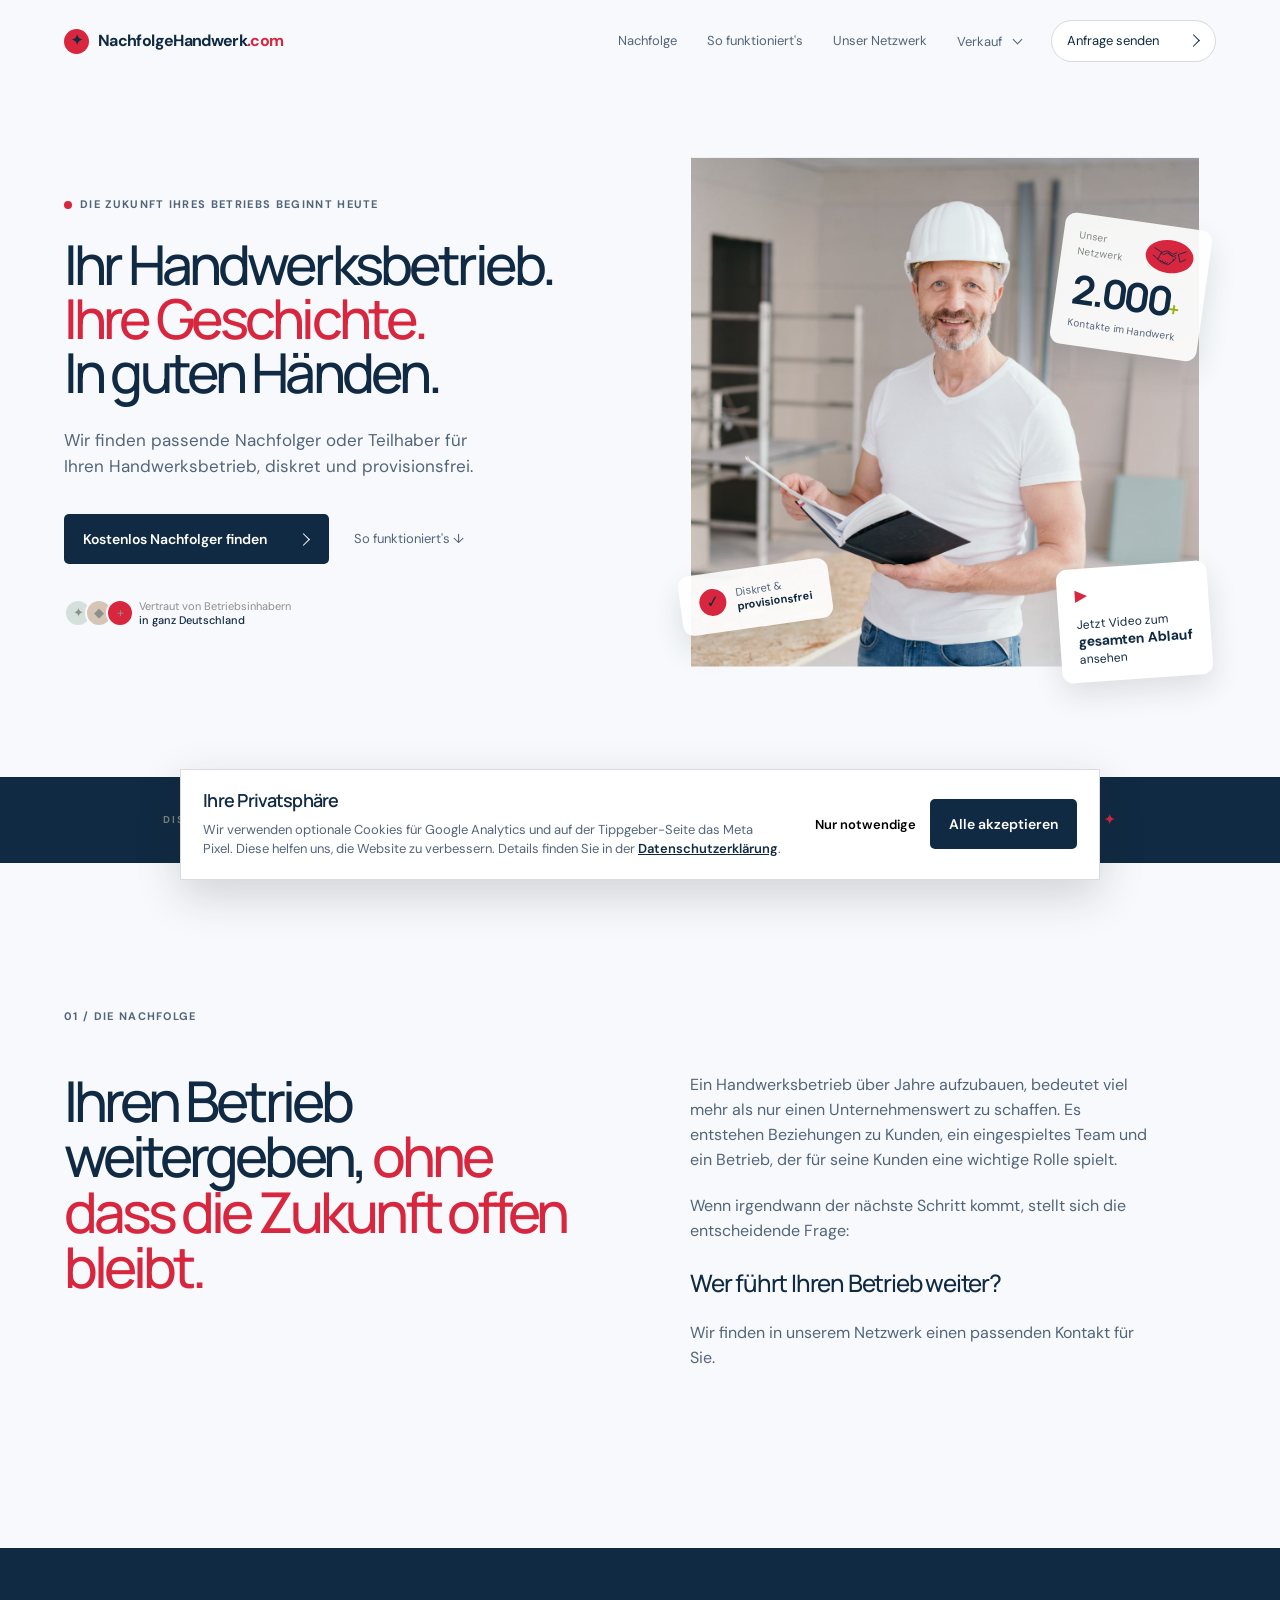
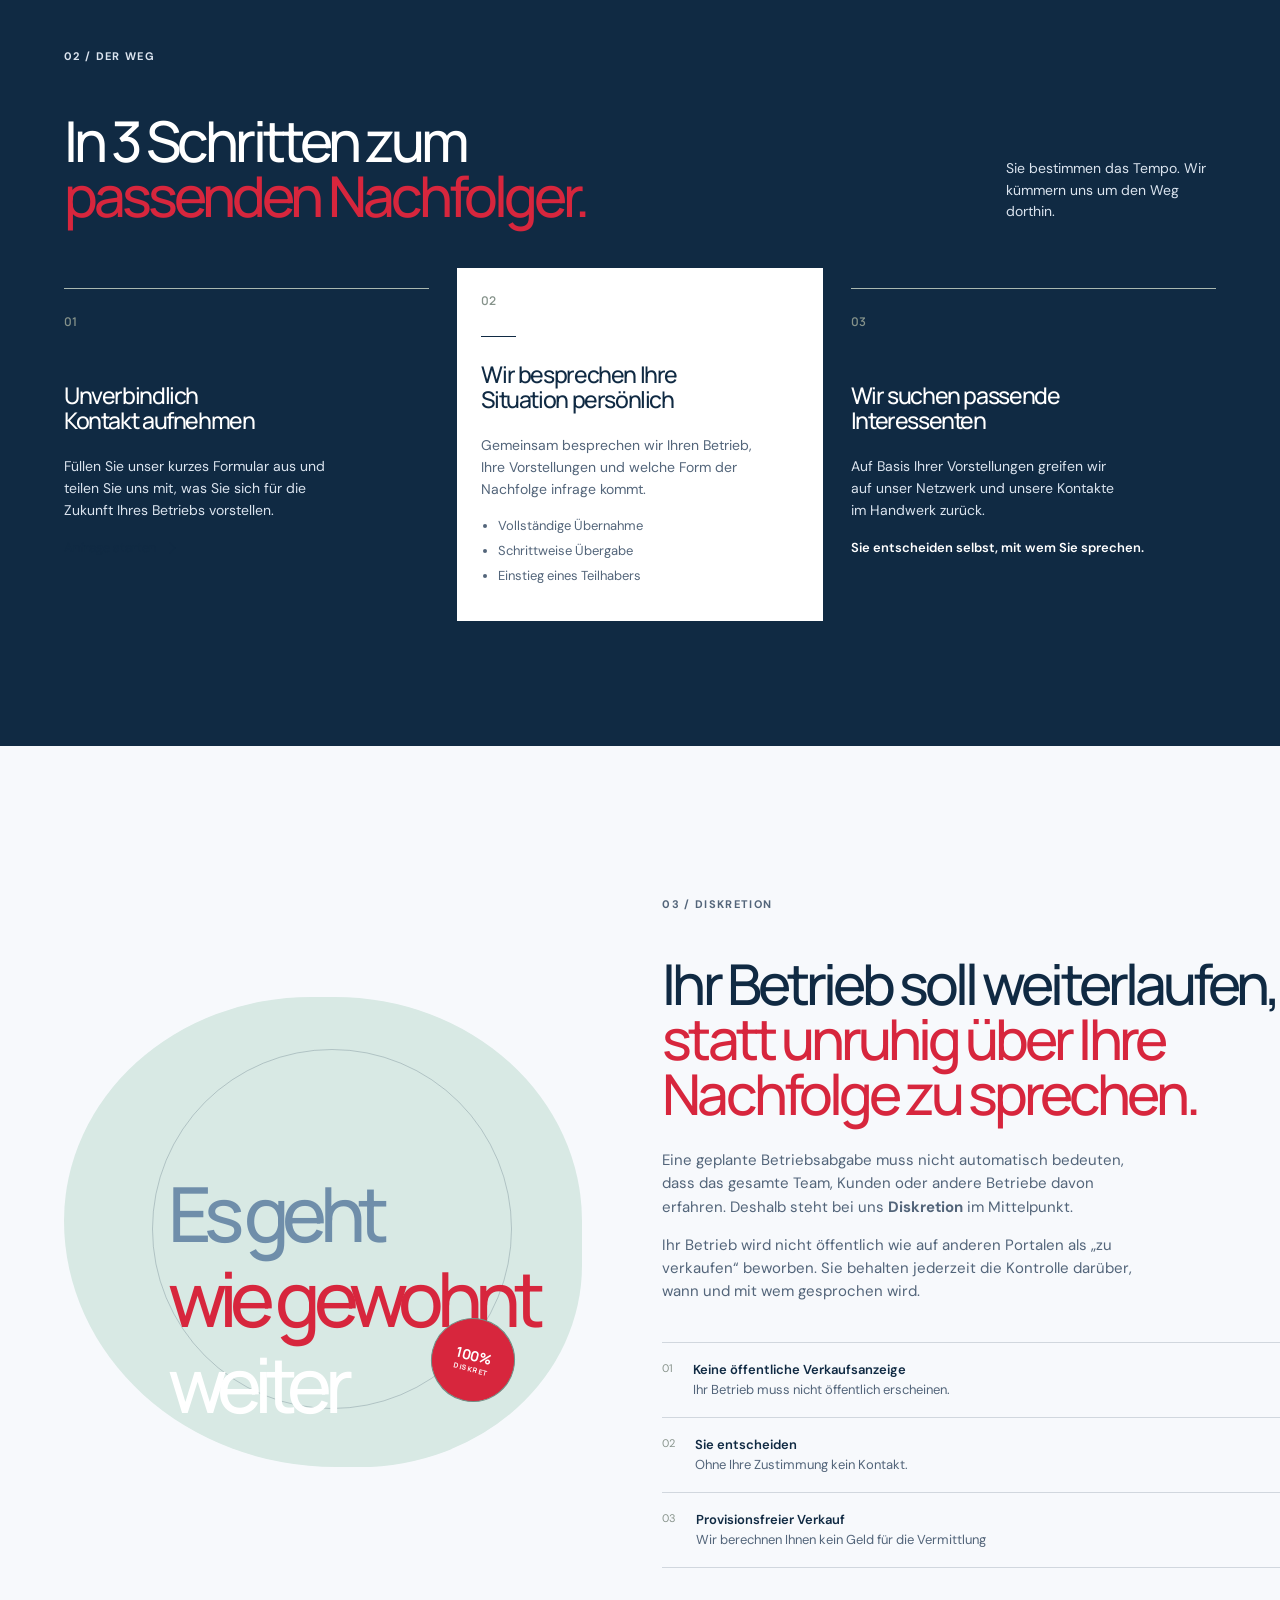
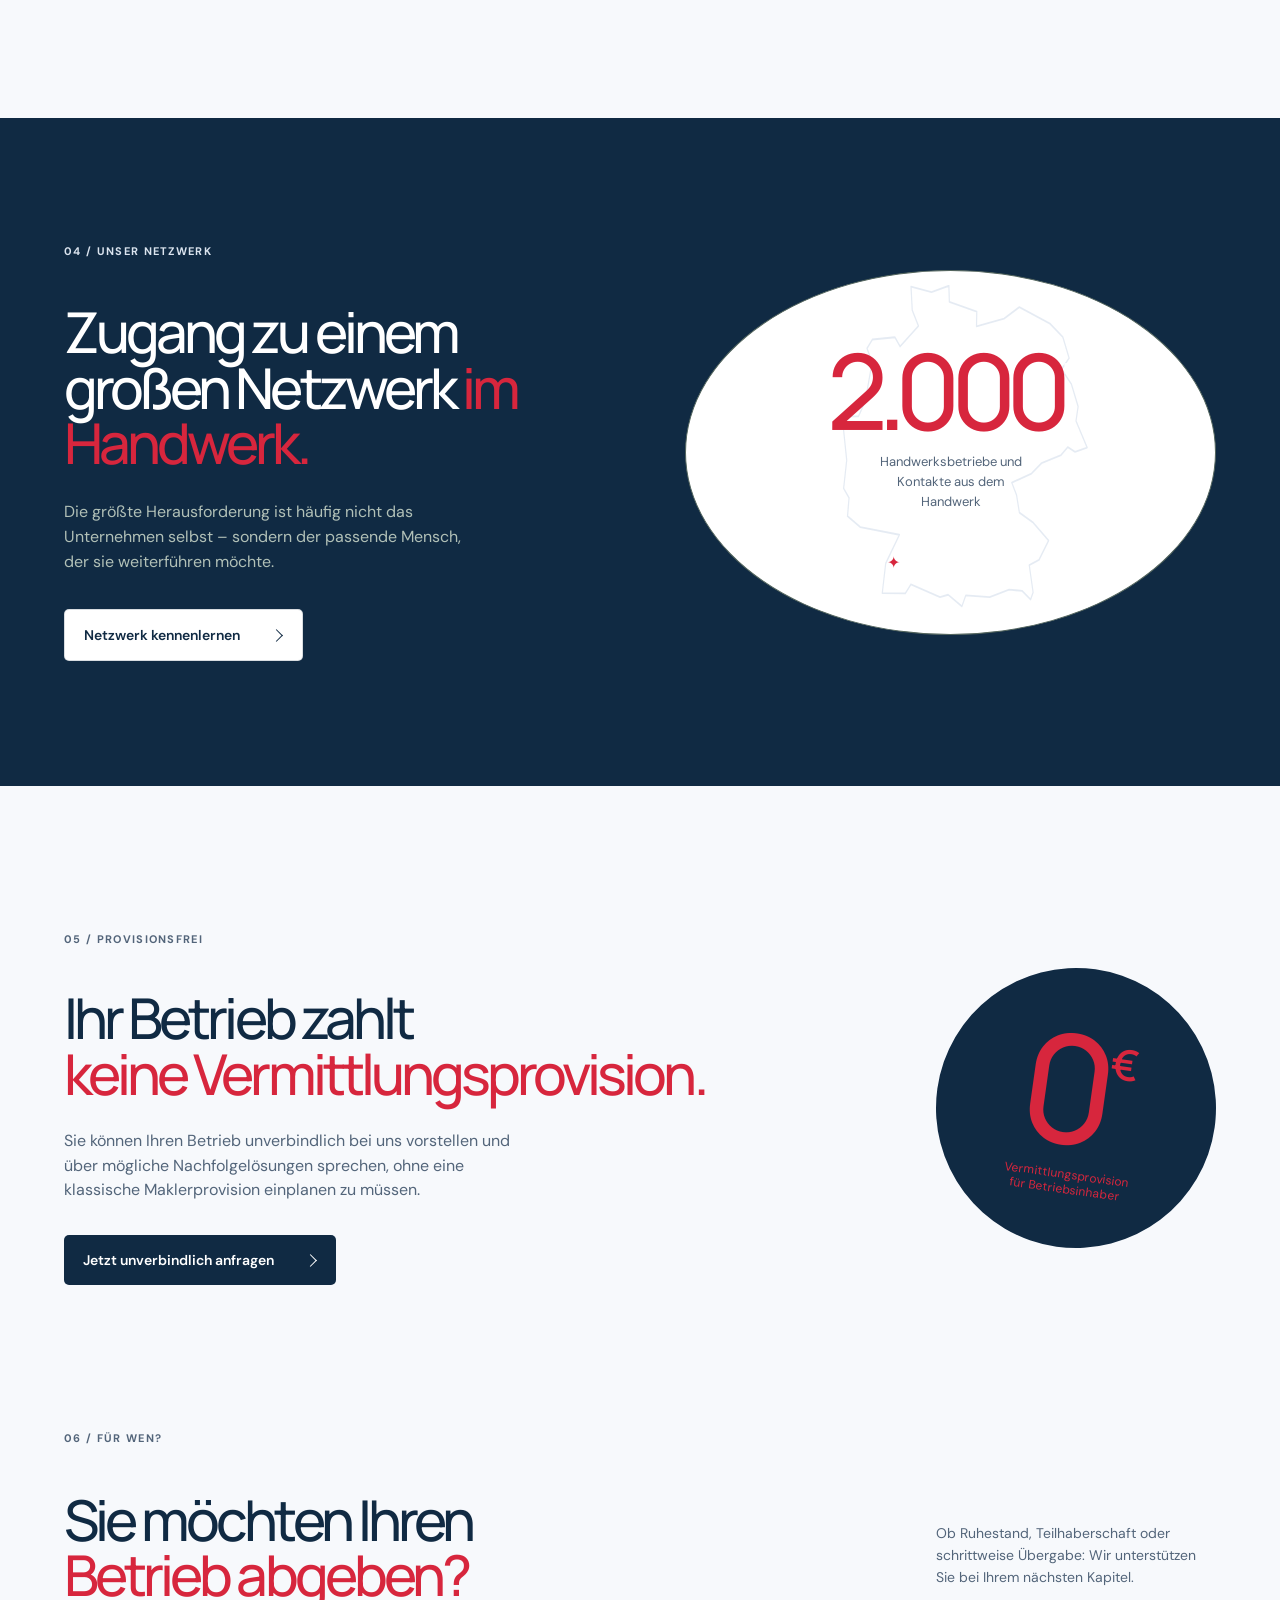
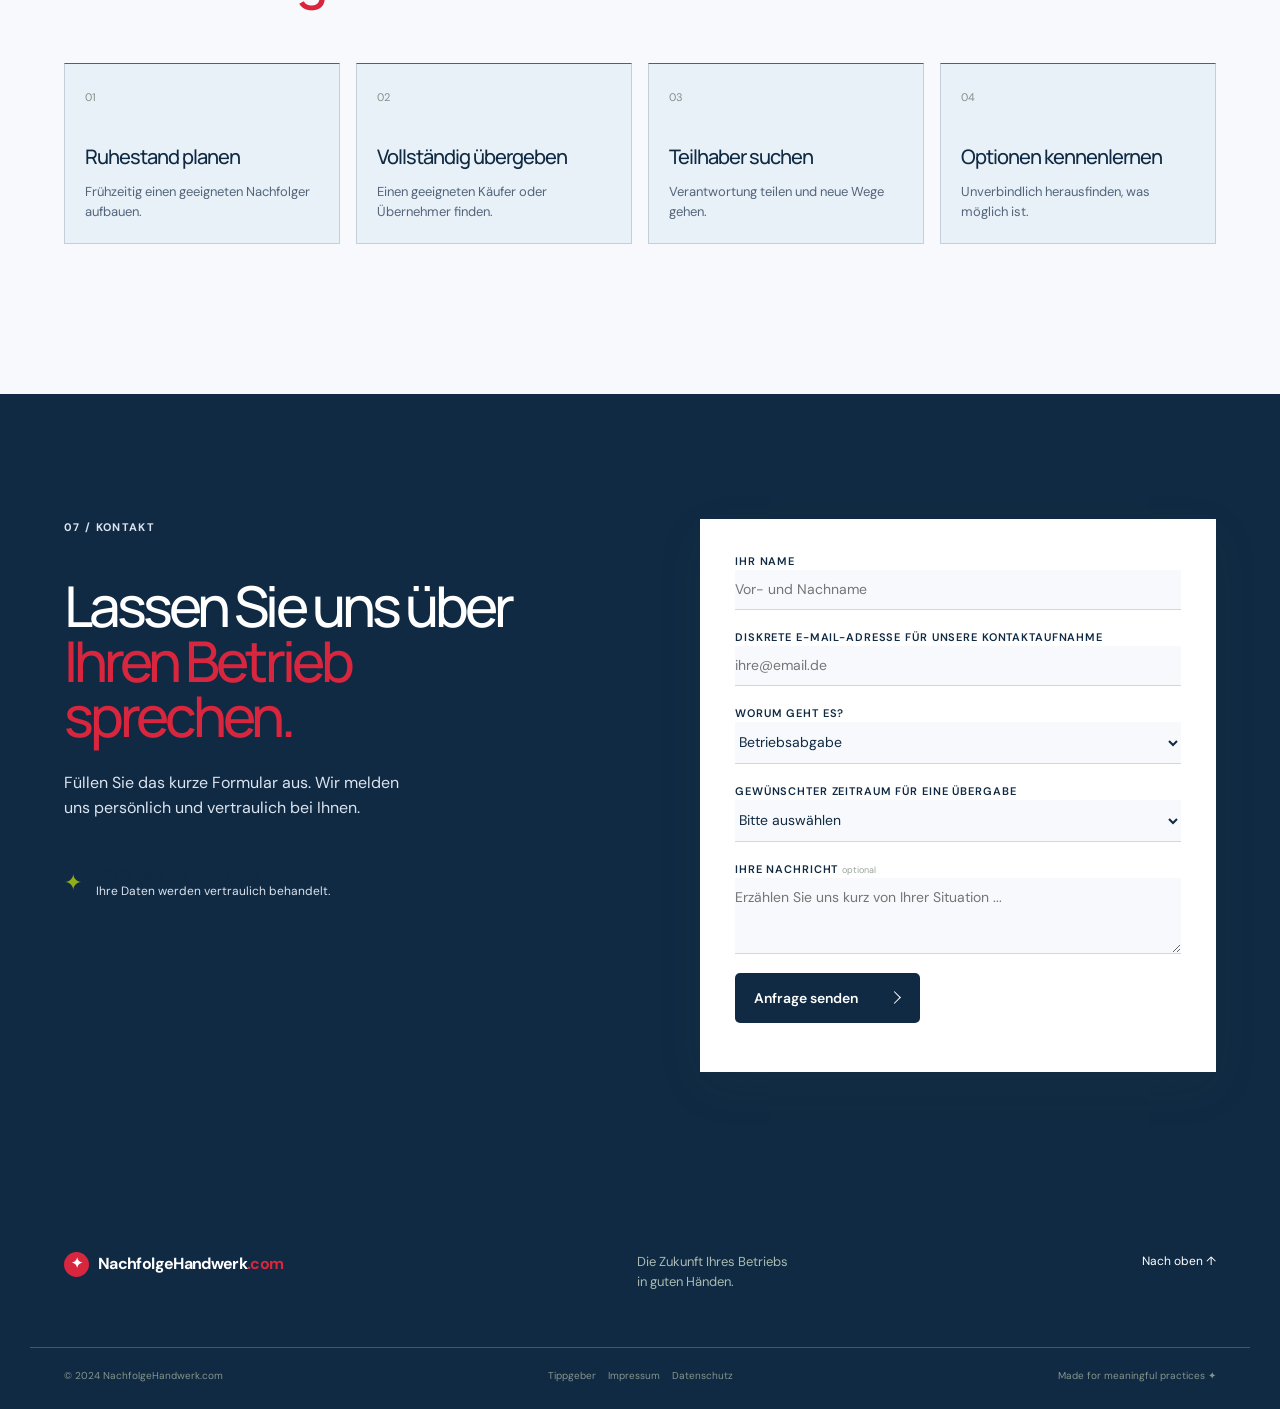
==== index.html @ 4068aacc "Add NachfolgeHandwerk website" ====
<!doctype html>
<html lang="de">
  <head>
    <meta charset="UTF-8" />
    <meta name="viewport" content="width=device-width, initial-scale=1.0" />
    <link rel="icon" type="image/svg+xml" href="assets/logo-nachfolgehandwerk.svg" />
    <link rel="apple-touch-icon" sizes="88x88" href="assets/logo-nachfolgehandwerk.svg" />
    <title>Handwerksbetrieb abgeben &amp; Nachfolger finden | NachfolgeHandwerk.com</title>
    <meta name="description" content="Handwerksbetrieb verkaufen oder Nachfolger finden: Diskret und provisionsfrei mit unserem Netzwerk aus über 2.000 Handwerksbetriebe in Deutschland." />
    <link rel="canonical" href="https://nachfolgehandwerk.com/" />
    <meta property="og:type" content="website" />
    <meta property="og:url" content="https://nachfolgehandwerk.com/" />
    <meta property="og:title" content="Handwerksbetrieb abgeben &amp; Nachfolger finden | NachfolgeHandwerk.com" />
    <meta property="og:description" content="Handwerksbetrieb verkaufen oder Nachfolger finden: Diskret und provisionsfrei mit unserem Netzwerk aus über 2.000 Handwerksbetriebe in Deutschland." />
    <meta property="og:image" content="https://nachfolgehandwerk.com/assets/logo-nachfolgehandwerk.svg" />
    <meta name="twitter:card" content="summary" />
    <meta name="twitter:title" content="Handwerksbetrieb abgeben &amp; Nachfolger finden | NachfolgeHandwerk.com" />
    <meta name="twitter:description" content="Handwerksbetrieb verkaufen oder Nachfolger finden: Diskret und provisionsfrei mit unserem Netzwerk aus über 2.000 Handwerksbetriebe in Deutschland." />
    <meta name="twitter:image" content="https://nachfolgehandwerk.com/assets/logo-nachfolgehandwerk.svg" />
    <meta name="theme-color" content="#102a43" />
    <script type="application/ld+json">
      {
        "@context": "https://schema.org",
        "@type": "Organization",
        "name": "NachfolgeHandwerk.com",
        "url": "https://nachfolgehandwerk.com/",
        "logo": "https://nachfolgehandwerk.com/assets/logo-nachfolgehandwerk.svg"
      }
    </script>
    <link rel="preconnect" href="https://fonts.googleapis.com" />
    <link rel="preconnect" href="https://fonts.gstatic.com" crossorigin />
    <link href="https://fonts.googleapis.com/css2?family=DM+Sans:wght@400;500;600;700&family=Manrope:wght@400;500;600;700;800&display=swap" rel="stylesheet" />
    <link rel="stylesheet" href="styles.css" />
  </head>
  <body class="home-page">
    <header class="site-header">
      <a class="logo" href="#top" aria-label="NachfolgeHandwerk.com Startseite"><span class="logo-mark">✦</span><span>NachfolgeHandwerk<span class="logo-dot">.com</span></span></a>
      <button class="menu-toggle" aria-label="Menü öffnen" aria-expanded="false"><span></span><span></span></button>
      <nav class="main-nav">
        <a href="#nachfolge">Nachfolge</a><a href="#ablauf">So funktioniert's</a><a href="#netzwerk">Unser Netzwerk</a>
        <div class="nav-dropdown">
          <button class="nav-dropdown-toggle" type="button" aria-expanded="false" aria-haspopup="true">Verkauf <span class="dropdown-chevron" aria-hidden="true"></span></button>
          <div class="nav-dropdown-menu"><a href="/betriebsverkauf/">Betriebsverkauf</a><a href="/handwerksbetrieb-verkaufen/">Handwerksbetrieb verkaufen</a><a href="/handwerksbetrieb-aufloesung/">Handwerksbetrieb Auflösung</a></div>
        </div>
        <a class="nav-cta" href="#kontakt">Anfrage senden <span class="button-arrow" aria-hidden="true"></span></a>
      </nav>
    </header>

    <main id="top">
      <section class="hero section-shell">
        <div class="hero-copy">
          <div class="eyebrow"><span class="eyebrow-dot"></span> Die Zukunft Ihres Betriebs beginnt heute</div>
          <h1>Ihr Handwerksbetrieb.<br /><em>Ihre Geschichte.</em><br />In guten Händen.</h1>
          <p class="hero-lead">Wir finden passende Nachfolger oder Teilhaber für Ihren Handwerksbetrieb, diskret und provisionsfrei.</p>
          <div class="hero-actions"><a class="button button-dark" href="#kontakt">Kostenlos Nachfolger finden <span class="button-arrow" aria-hidden="true"></span></a><a class="text-link" href="#ablauf">So funktioniert's <span>↓</span></a></div>
          <div class="trust-row"><div class="avatar-stack"><span>✦</span><span>◆</span><span>+</span></div><p>Vertraut von Betriebsinhabern<br /><strong>in ganz Deutschland</strong></p></div>
        </div>
         <div class="hero-art" aria-label="Handwerker bei der Arbeit">
           <div class="hero-video">
             <img src="assets/handwerker.jpg" alt="Handwerker bei der Arbeit" />
           </div>
          <div class="float-card card-reach"><span class="card-icon"><svg viewBox="0 0 300 190" aria-hidden="true"><g fill="none" stroke="currentColor" stroke-width="7" stroke-linecap="round" stroke-linejoin="round"><path d="M10 35 74 66 52 132 1 101M290 34 224 67 248 132 299 100"/><path d="M74 66c18 1 28-16 52-16 16 0 26 8 39 15 10 6 17 5 26-1l20-12"/><path d="m52 132 14 14c7 7 15 8 22 1l7-8"/><path d="m73 139 15 15c7 7 16 7 23 0l8-9"/><path d="m96 147 14 13c7 6 16 6 23-1l8-8"/><path d="m119 153 13 11c7 6 16 5 22-2l7-8"/><path d="M77 79c12 5 23 5 34-2l16-10c8-5 16-4 22 2l17 15c8 7 17 8 25 3l13-9"/><path d="M177 84c-10 3-19 1-27-5l-15-12"/><path d="m160 154 24-23c6-6 6-14 1-20"/><path d="m184 131 17-17c6-6 6-14 0-20"/></g></svg></span><small>Unser Netzwerk</small><strong>2.000<span>+</span></strong><p>Kontakte im Handwerk</p></div>
          <div class="float-card card-note"><span class="note-check">✓</span><p>Diskret &amp;<br /><strong>provisionsfrei</strong></p></div>
          <div class="float-card card-video"><span class="video-card-mark">▶</span><p>Jetzt Video zum<br /><strong>gesamten Ablauf</strong><br />ansehen</p></div>
         </div>
      </section>

      <section class="ticker"><div class="ticker-inner"><div class="ticker-group"><span>DISKRET</span><i>✦</i><span>PERSÖNLICH</span><i>✦</i><span>PROVISIONSFREI</span><i>✦</i><span>VERTRAUENSVOLL</span><i>✦</i></div><div class="ticker-group" aria-hidden="true"><span>DISKRET</span><i>✦</i><span>PERSÖNLICH</span><i>✦</i><span>PROVISIONSFREI</span><i>✦</i><span>VERTRAUENSVOLL</span><i>✦</i></div></div></section>

      <section class="intro section-shell" id="nachfolge">
        <div class="section-kicker">01 / Die Nachfolge</div>
        <div class="intro-grid"><h2>Ihren Betrieb weitergeben, <em>ohne dass die Zukunft offen bleibt.</em></h2><div class="intro-text"><p>Ein Handwerksbetrieb über Jahre aufzubauen, bedeutet viel mehr als nur einen Unternehmenswert zu schaffen. Es entstehen Beziehungen zu Kunden, ein eingespieltes Team und ein Betrieb, der für seine Kunden eine wichtige Rolle spielt.</p><p>Wenn irgendwann der nächste Schritt kommt, stellt sich die entscheidende Frage:</p><p class="question">Wer führt Ihren Betrieb weiter?</p><p class="intro-support">Wir finden in unserem Netzwerk einen passenden Kontakt für Sie.</p></div></div>
      </section>

      <section class="steps-section" id="ablauf"><div class="section-shell"><div class="section-kicker">02 / Der Weg</div><div class="section-heading"><h2>In 3 Schritten zum<br /><em>passenden Nachfolger.</em></h2><p>Sie bestimmen das Tempo. Wir kümmern uns um den Weg dorthin.</p></div><div class="steps-grid">
         <article class="step"><span class="step-number">01</span><div class="step-line"></div><h3>Unverbindlich<br />Kontakt aufnehmen</h3><p>Füllen Sie unser kurzes Formular aus und teilen Sie uns mit, was Sie sich für die Zukunft Ihres Betriebs vorstellen.</p><a class="step-link" href="#kontakt">Anfrage starten <span class="step-arrow" aria-hidden="true"></span></a></article>
        <article class="step featured-step"><span class="step-number">02</span><div class="step-line"></div><h3>Wir besprechen Ihre<br />Situation persönlich</h3><p>Gemeinsam besprechen wir Ihren Betrieb, Ihre Vorstellungen und welche Form der Nachfolge infrage kommt.</p><ul><li>Vollständige Übernahme</li><li>Schrittweise Übergabe</li><li>Einstieg eines Teilhabers</li></ul></article>
        <article class="step"><span class="step-number">03</span><div class="step-line"></div><h3>Wir suchen passende<br />Interessenten</h3><p>Auf Basis Ihrer Vorstellungen greifen wir auf unser Netzwerk und unsere Kontakte im Handwerk zurück.</p><strong>Sie entscheiden selbst, mit wem Sie sprechen.</strong></article>
      </div></div></section>

       <section class="discretion section-shell"><div class="discretion-visual"><div class="visual-ring"></div><div class="visual-word">Es geht<br /><em>wie gewohnt <span>weiter</span></em></div><div class="visual-stamp">100%<br /><small>DISKRET</small></div></div><div class="discretion-copy"><div class="section-kicker">03 / Diskretion</div><h2>Ihr Betrieb soll weiterlaufen, <em>statt unruhig über Ihre Nachfolge zu sprechen.</em></h2><p>Eine geplante Betriebsabgabe muss nicht automatisch bedeuten, dass das gesamte Team, Kunden oder andere Betriebe davon erfahren. Deshalb steht bei uns <strong>Diskretion</strong> im Mittelpunkt.</p><p>Ihr Betrieb wird nicht öffentlich wie auf anderen Portalen als „zu verkaufen“ beworben. Sie behalten jederzeit die Kontrolle darüber, wann und mit wem gesprochen wird.</p><div class="benefit-list"><div><span>01</span><p><strong>Keine öffentliche Verkaufsanzeige</strong><br />Ihr Betrieb muss nicht öffentlich erscheinen.</p></div><div><span>02</span><p><strong>Sie entscheiden</strong><br />Ohne Ihre Zustimmung kein Kontakt.</p></div><div><span>03</span><p><strong>Provisionsfreier Verkauf</strong><br />Wir berechnen Ihnen kein Geld für die Vermittlung</p></div></div></div></section>

      <section class="network-section" id="netzwerk"><div class="section-shell network-grid"><div><div class="section-kicker">04 / Unser Netzwerk</div><h2>Zugang zu einem großen Netzwerk <em>im Handwerk.</em></h2><p>Die größte Herausforderung ist häufig nicht das Unternehmen selbst – sondern der passende Mensch, der sie weiterführen möchte.</p><a class="button button-light" href="#kontakt">Netzwerk kennenlernen <span class="button-arrow" aria-hidden="true"></span></a></div><div class="network-stat"><svg class="germany-map" viewBox="5 47 6.5 8" aria-hidden="true"><path transform="translate(1.75 102) scale(.65 -1)" d="M9.921906 54.983104 9.93958 54.596642 10.950112 54.363607 10.939467 54.008693 11.956252 54.196486 12.51844 54.470371 13.647467 54.075511 14.119686 53.757029 14.353315 53.248171 14.074521 52.981263 14.4376 52.62485 14.685026 52.089947 14.607098 51.745188 15.016996 51.106674 14.570718 51.002339 14.307013 51.117268 14.056228 50.926918 13.338132 50.733234 12.966837 50.484076 12.240111 50.266338 12.415191 49.969121 12.521024 49.547415 13.031329 49.307068 13.595946 48.877172 13.243357 48.416115 12.884103 48.289146 13.025851 47.637584 12.932627 47.467646 12.62076 47.672388 12.141357 47.703083 11.426414 47.523766 10.544504 47.566399 10.402084 47.302488 9.896068 47.580197 9.594226 47.525058 8.522612 47.830828 8.317301 47.61358 7.466759 47.620582 7.593676 48.333019 8.099279 49.017784 6.65823 49.201958 6.18632 49.463803 6.242751 49.902226 6.043073 50.128052 6.156658 50.803721 5.988658 51.851616 6.589397 51.852029 6.84287 52.22844 7.092053 53.144043 6.90514 53.482162 7.100425 53.693932 7.936239 53.748296 8.121706 53.527792 8.800734 54.020786 8.572118 54.395646 8.526229 54.962744 9.282049 54.830865Z" /></svg><div class="stat-number">2.000<span>+</span></div><p>Handwerksbetriebe und Kontakte aus dem Handwerk</p><div class="stat-paw">✦</div></div></div></section>

      <section class="free-section section-shell"><div class="free-copy"><div class="section-kicker">05 / Provisionsfrei</div><h2>Ihr Betrieb zahlt<br /><em>keine Vermittlungsprovision.</em></h2><p>Sie können Ihren Betrieb unverbindlich bei uns vorstellen und über mögliche Nachfolgelösungen sprechen, ohne eine klassische Maklerprovision einplanen zu müssen.</p><a class="button button-dark" href="#kontakt">Jetzt unverbindlich anfragen <span class="button-arrow" aria-hidden="true"></span></a></div><div class="free-number"><span>0</span><small>€</small><p>Vermittlungsprovision<br />für Betriebsinhaber</p></div></section>

      <section class="audience section-shell"><div class="section-kicker">06 / Für wen?</div><div class="audience-heading"><h2>Sie möchten Ihren<br /><em>Betrieb abgeben?</em></h2><p>Ob Ruhestand, Teilhaberschaft oder schrittweise Übergabe: Wir unterstützen Sie bei Ihrem nächsten Kapitel.</p></div><div class="audience-cards"><article><span>01</span><h3>Ruhestand planen</h3><p>Frühzeitig einen geeigneten Nachfolger aufbauen.</p></article><article><span>02</span><h3>Vollständig übergeben</h3><p>Einen geeigneten Käufer oder Übernehmer finden.</p></article><article><span>03</span><h3>Teilhaber suchen</h3><p>Verantwortung teilen und neue Wege gehen.</p></article><article><span>04</span><h3>Optionen kennenlernen</h3><p>Unverbindlich herausfinden, was möglich ist.</p></article></div></section>

      <section class="contact-section" id="kontakt"><div class="section-shell contact-grid"><div><div class="section-kicker">07 / Kontakt</div><h2>Lassen Sie uns über<br /><em>Ihren Betrieb sprechen.</em></h2><p>Füllen Sie das kurze Formular aus. Wir melden uns persönlich und vertraulich bei Ihnen.</p><div class="contact-note"><span>✦</span><p><strong>100 % kostenlos &amp; unverbindlich</strong><br />Ihre Daten werden vertraulich behandelt.</p></div></div><form id="request-form"><label>Ihr Name<input required type="text" name="name" placeholder="Vor- und Nachname" /></label><label>Diskrete E-Mail-Adresse für unsere Kontaktaufnahme<input required type="email" name="email" placeholder="ihre@email.de" /></label><label>Worum geht es?<select name="topic"><option>Betriebsabgabe</option><option>Nachfolger suchen</option><option>Teilhaber finden</option><option>Erstberatung</option></select></label><label>Gewünschter Zeitraum für eine Übergabe<select name="handover-period"><option value="">Bitte auswählen</option><option>Innerhalb der nächsten 12 Monate</option><option>In 1 bis 3 Jahren</option><option>In mehr als 3 Jahren</option><option>Noch offen</option></select></label><label>Ihre Nachricht <span class="optional">optional</span><textarea name="message" rows="3" placeholder="Erzählen Sie uns kurz von Ihrer Situation ..."></textarea></label><button class="button button-dark" type="submit">Anfrage senden <span class="button-arrow" aria-hidden="true"></span></button><p class="form-status" aria-live="polite"></p></form></div></section>
    </main>
    <footer class="site-footer"><div class="section-shell footer-top"><a class="logo" href="#top"><span class="logo-mark">✦</span><span>NachfolgeHandwerk<span class="logo-dot">.com</span></span></a><p>Die Zukunft Ihres Betriebs<br />in guten Händen.</p><a class="back-top" href="#top">Nach oben ↑</a></div><div class="section-shell footer-bottom"><span>© 2024 NachfolgeHandwerk.com</span><span><a href="/tippgeber">Tippgeber</a> &nbsp;&nbsp; <a href="impressum.html">Impressum</a> &nbsp;&nbsp; <a href="datenschutz.html">Datenschutz</a></span><span>Made for meaningful practices ✦</span></div></footer>
    <script src="script.js"></script>
  </body>
</html>
---- styles.css ----
:root{--ink:#202522;--muted:#65706b;--paper:#f5f7f1;--lime:#d9fa49;--blue:#b9d9d4;--dark:#27302c;--line:rgba(32,37,34,.16)}*{box-sizing:border-box}html{scroll-behavior:smooth}body{margin:0;background:var(--paper);color:var(--ink);font-family:'DM Sans',sans-serif;font-size:16px;line-height:1.55}.section-shell{max-width:1220px;margin:0 auto;padding-left:34px;padding-right:34px}.site-header{height:82px;display:flex;align-items:center;justify-content:space-between;max-width:1220px;margin:auto;padding:0 34px;position:relative;z-index:5}.logo{color:var(--ink);text-decoration:none;font-weight:700;font-size:16px;display:flex;align-items:center;gap:9px;letter-spacing:-.04em}.logo-mark{width:25px;height:25px;background:var(--lime);border-radius:50%;display:grid;place-items:center;font-size:14px}.logo-dot{color:#8aa814}.main-nav{display:flex;align-items:center;gap:30px}.main-nav a,.text-link{color:var(--muted);text-decoration:none;font-size:13px}.main-nav a:hover,.text-link:hover{color:var(--ink)}.nav-cta{background:#fff;border:1px solid var(--line);padding:10px 15px;border-radius:30px;color:var(--ink)!important}.nav-cta span{margin-left:15px}.menu-toggle{display:none}.hero{min-height:655px;display:grid;grid-template-columns:48% 52%;align-items:center;padding-top:40px;padding-bottom:75px}.eyebrow,.section-kicker{font-size:11px;text-transform:uppercase;letter-spacing:.12em;color:#66736c;font-weight:700}.eyebrow{display:flex;gap:8px;align-items:center;margin-bottom:25px}.eyebrow-dot{height:8px;width:8px;background:var(--lime);border-radius:50%}h1,h2,h3,p{margin-top:0}h1,h2{font-family:Manrope,sans-serif;letter-spacing:-.07em;line-height:.98}h1{font-size:clamp(54px,6.2vw,88px);font-weight:500;margin-bottom:28px}h1 em,h2 em{font-style:normal;color:#71817a}.hero-lead{max-width:420px;font-size:17px;color:var(--muted);line-height:1.5}.hero-actions{display:flex;align-items:center;gap:25px;margin:35px 0}.button{border:0;border-radius:5px;padding:16px 19px;font:600 14px 'DM Sans';text-decoration:none;display:inline-flex;align-items:center;gap:32px;cursor:pointer}.button span{font-size:20px;line-height:0}.button-dark{background:var(--dark);color:#fff}.button-dark:hover{background:#3d4b44}.button-light{background:var(--lime);color:var(--ink)}.trust-row{display:flex;gap:12px;align-items:center;color:#89918b;font-size:11px}.trust-row p{margin:0;line-height:1.3}.trust-row strong{color:var(--ink);font-weight:500}.avatar-stack{display:flex}.avatar-stack span{width:28px;height:28px;border:2px solid var(--paper);background:#d5e0dc;border-radius:50%;display:grid;place-items:center;margin-right:-7px;font-size:13px}.avatar-stack span:nth-child(2){background:#d6c5b7}.avatar-stack span:nth-child(3){background:var(--lime)}.hero-art{height:580px;position:relative;display:flex;align-items:center;justify-content:center}.art-glow{position:absolute;inset:7% 4% 2%;background:var(--blue);border-radius:48% 52% 42% 58%;transform:rotate(-9deg)}.sun-shape{position:absolute;right:5%;top:2%;height:180px;width:180px;background:var(--lime);border-radius:50%;opacity:.95}.portrait-frame{position:relative;width:min(390px,75%);height:485px;border-radius:200px 200px 24px 24px;overflow:hidden;transform:rotate(5deg);box-shadow:22px 30px 60px rgba(61,93,86,.2);background:#bad0c9}.portrait-frame img{width:100%;height:100%;object-fit:cover;filter:saturate(.72)}.float-card{position:absolute;background:rgba(255,255,255,.9);box-shadow:0 14px 30px rgba(46,61,55,.14);border-radius:11px;z-index:2}.card-reach{right:2%;top:17%;padding:14px 16px;width:148px;transform:rotate(8deg)}.card-reach small{display:block;font-size:10px;color:#7c8780}.card-reach strong{font:700 40px Manrope;letter-spacing:-.08em}.card-reach strong span{font-size:20px;color:#94b20f}.card-reach p{font-size:10px;color:var(--muted);margin:0}.card-icon{float:right;background:var(--lime);padding:4px 7px;border-radius:50%}.card-note{left:3%;bottom:13%;padding:16px 19px;display:flex;gap:10px;align-items:center;transform:rotate(-8deg)}.note-check{height:27px;width:27px;display:grid;place-items:center;border-radius:50%;background:var(--lime)}.card-note p{margin:0;font-size:11px;line-height:1.25;color:var(--muted)}.card-note strong{color:var(--ink)}.art-label{position:absolute;bottom:0;right:8%;display:flex;gap:15px;font-size:10px;text-transform:uppercase;letter-spacing:.1em;color:#7c8780}.art-label span:first-child{color:var(--ink)}.ticker{border-top:1px solid var(--line);border-bottom:1px solid var(--line);overflow:hidden}.ticker-inner{max-width:1220px;margin:auto;display:flex;justify-content:space-between;align-items:center;padding:16px 34px;font-size:10px;letter-spacing:.2em;font-weight:700;color:#79847d}.ticker i{font-style:normal;color:#93ad1a;font-size:13px}.intro{padding-top:145px;padding-bottom:155px}.intro-grid{display:grid;grid-template-columns:1fr 1fr;gap:100px;margin-top:48px}.intro h2,.section-heading h2,.discretion h2,.network-grid h2,.free-copy h2,.audience h2,.contact-grid h2{font-size:clamp(38px,4.4vw,59px);font-weight:500;margin:0}.intro-text{color:var(--muted);max-width:460px}.intro-text p{margin-bottom:22px}.question{font:500 24px Manrope;color:var(--ink);letter-spacing:-.05em}.steps-section{background:#e4ece6;padding:100px 0 125px}.section-heading{display:flex;justify-content:space-between;align-items:end;margin:48px 0 65px}.section-heading p{color:var(--muted);max-width:210px;font-size:14px;margin:0}.steps-grid{display:grid;grid-template-columns:repeat(3,1fr);gap:28px}.step{border-top:1px solid #aab8b0;padding-top:20px;min-height:295px}.step-number{font:600 12px Manrope;color:#85928a}.step-line{height:1px;background:var(--ink);width:35px;margin:23px 0 25px}.step h3{font:500 23px Manrope;line-height:1.1;letter-spacing:-.06em}.step p{color:var(--muted);font-size:14px;max-width:275px}.step a{color:var(--ink);font-size:13px;text-decoration:none;border-bottom:1px solid}.step ul{padding-left:17px;color:var(--muted);font-size:13px;line-height:1.9}.step strong{font-size:13px;font-weight:600}.featured-step{background:var(--lime);padding:20px 24px;margin-top:-20px;border:0}.discretion{display:grid;grid-template-columns:45% 55%;gap:80px;padding-top:150px;padding-bottom:150px;align-items:center}.discretion-visual{height:470px;background:#d8e9e4;border-radius:50% 50% 45% 55%;position:relative;overflow:hidden}.visual-ring{position:absolute;width:360px;height:360px;border:1px solid rgba(56,95,84,.28);border-radius:50%;left:17%;top:11%}.visual-word{position:absolute;top:37%;left:20%;font:500 76px/.78 Manrope;letter-spacing:-.1em;color:#608078}.visual-word em{font-style:normal;color:#fff}.visual-stamp{position:absolute;right:13%;bottom:14%;width:84px;height:84px;border:1px solid #718e85;border-radius:50%;display:grid;place-content:center;text-align:center;font:700 14px Manrope;color:#55746a;transform:rotate(14deg)}.visual-stamp small{font-size:7px;letter-spacing:.1em}.discretion-copy>p{max-width:490px;color:var(--muted);font-size:15px}.discretion-copy h2{margin:42px 0 28px}.benefit-list{margin-top:38px;border-top:1px solid var(--line)}.benefit-list>div{display:flex;gap:20px;padding:17px 0;border-bottom:1px solid var(--line)}.benefit-list span{font-size:11px;color:#89958d}.benefit-list p{font-size:13px;margin:0;color:var(--muted)}.benefit-list strong{color:var(--ink);font-weight:600}.network-section{background:var(--dark);color:#fff;padding:125px 0}.network-grid{display:grid;grid-template-columns:1fr 1fr;align-items:center;gap:90px}.network-grid .section-kicker{color:#a7b5ac}.network-grid h2{margin:44px 0 30px}.network-grid h2 em{color:#9db0a7}.network-grid>div:first-child>p{color:#b1c0b7;max-width:410px;margin-bottom:35px}.network-stat{height:365px;border:1px solid #53655d;border-radius:50%;position:relative;display:grid;place-content:center;text-align:center;overflow:hidden}.stat-number{font:500 105px/.8 Manrope;letter-spacing:-.1em;color:var(--lime)}.stat-number span{font-size:40px;vertical-align:top;color:#fff}.network-stat p{color:#b1c0b7;font-size:13px;max-width:150px;margin:20px auto}.orbit{position:absolute;border:1px solid #53655d;border-radius:50%}.orbit-one{width:470px;height:150px;left:-62px;top:105px;transform:rotate(35deg)}.orbit-two{width:410px;height:110px;left:-20px;top:120px;transform:rotate(-35deg)}.stat-paw{position:absolute;top:19px;right:23%;color:var(--lime)}.free-section{display:grid;grid-template-columns:1.3fr .7fr;align-items:center;padding-top:145px;padding-bottom:145px}.free-copy h2{margin:42px 0 28px}.free-copy p{color:var(--muted);max-width:460px;margin-bottom:32px}.free-number{height:280px;width:280px;border-radius:50%;background:var(--lime);display:grid;place-content:center;text-align:center;justify-self:end;transform:rotate(8deg)}.free-number>span{font:500 150px/.65 Manrope;letter-spacing:-.15em}.free-number small{font:600 35px Manrope;text-align:right;margin-right:35px}.free-number p{font-size:12px;line-height:1.2;margin:14px 0 0}.audience{padding-bottom:150px}.audience-heading{display:flex;justify-content:space-between;align-items:end;margin:45px 0 60px}.audience-heading p{max-width:280px;color:var(--muted);font-size:14px}.audience-cards{display:grid;grid-template-columns:repeat(4,1fr);gap:16px}.audience-cards article{border:1px solid var(--line);padding:20px;min-height:180px}.audience-cards article:nth-child(2){background:#e1ebe5}.audience-cards article:nth-child(3){background:#d6e7df}.audience-cards span{font-size:11px;color:#839087}.audience-cards h3{font:500 20px Manrope;letter-spacing:-.05em;margin:35px 0 12px}.audience-cards p{font-size:13px;color:var(--muted);margin:0}.contact-section{background:#d8ebe3;padding:125px 0}.contact-grid{display:grid;grid-template-columns:1fr 1fr;gap:120px}.contact-grid h2{margin:42px 0 28px}.contact-grid>div>p{color:var(--muted);max-width:350px}.contact-note{display:flex;gap:14px;align-items:center;margin-top:45px}.contact-note>span{font-size:22px;color:#91ae19}.contact-note p{font-size:12px;color:var(--muted);margin:0;line-height:1.4}.contact-note strong{color:var(--ink)}form{background:#fff;padding:34px 35px;box-shadow:0 15px 45px rgba(45,83,71,.08)}label{display:block;font-size:11px;text-transform:uppercase;letter-spacing:.08em;font-weight:600;margin-bottom:19px}input,select,textarea{display:block;width:100%;border:0;border-bottom:1px solid var(--line);padding:10px 0 11px;background:transparent;font:14px 'DM Sans';color:var(--ink);outline:none;border-radius:0}textarea{resize:vertical}input:focus,select:focus,textarea:focus{border-color:#6b897e}.optional{font-size:9px;text-transform:none;letter-spacing:0;color:#9ba49e;font-weight:400}.form-status{font-size:12px;color:#688279;margin:15px 0 0}.site-footer{background:var(--dark);color:#fff;padding:55px 0 25px}.site-footer .logo{color:#fff}.footer-top{display:flex;align-items:start;justify-content:space-between;padding-bottom:55px}.footer-top>p{color:#aabbb1;font-size:13px;margin:0}.back-top{color:#fff;text-decoration:none;font-size:12px}.footer-bottom{border-top:1px solid #4b5b54;padding-top:20px;display:flex;justify-content:space-between;color:#83958b;font-size:10px}
@media(max-width:800px){.section-shell{padding-left:21px;padding-right:21px}.site-header{height:70px;padding:0 21px}.menu-toggle{display:flex;background:none;border:0;flex-direction:column;gap:5px;padding:8px}.menu-toggle span{width:23px;height:1px;background:var(--ink)}.main-nav{position:absolute;display:none;top:65px;left:15px;right:15px;background:#fff;padding:18px;box-shadow:0 15px 30px #20382d20;flex-direction:column;align-items:stretch;gap:18px}.main-nav.open{display:flex}.nav-cta{text-align:center}.hero{display:flex;flex-direction:column;padding-top:50px;padding-bottom:65px;min-height:0}.hero-copy{width:100%}h1{font-size:54px}.hero-lead{font-size:16px}.hero-actions{flex-wrap:wrap;margin:28px 0}.hero-art{height:430px;width:100%;margin-top:35px}.portrait-frame{height:370px;width:240px}.sun-shape{width:110px;height:110px}.card-reach{right:0;top:16%;transform:scale(.82) rotate(8deg)}.card-note{left:0;bottom:9%;transform:scale(.82) rotate(-8deg)}.art-label{right:3%;bottom:-2px}.ticker-inner{width:850px;justify-content:flex-start;gap:30px}.intro{padding-top:90px;padding-bottom:90px}.intro-grid,.network-grid,.contact-grid,.discretion{grid-template-columns:1fr;gap:45px}.intro-grid{margin-top:30px}.steps-section{padding:85px 0}.section-heading,.audience-heading{display:block;margin:35px 0}.section-heading p,.audience-heading p{margin-top:24px}.steps-grid{grid-template-columns:1fr;gap:45px}.step{min-height:0}.featured-step{margin-top:0}.discretion{padding-top:90px;padding-bottom:90px;gap:50px}.discretion-visual{height:350px}.visual-ring{width:270px;height:270px}.visual-word{font-size:57px}.network-section{padding:90px 0}.network-grid{gap:65px}.network-stat{height:300px;width:100%}.stat-number{font-size:80px}.free-section{grid-template-columns:1fr;gap:60px;padding-top:90px;padding-bottom:100px}.free-number{justify-self:center;width:240px;height:240px}.free-number>span{font-size:125px}.audience{padding-bottom:90px}.audience-cards{grid-template-columns:1fr 1fr}.audience-cards article{min-height:160px}.audience-cards h3{font-size:18px;margin-top:25px}.contact-section{padding:90px 0}.contact-grid{gap:50px}.footer-top{display:grid;gap:25px;padding-bottom:35px}.footer-bottom{display:grid;gap:12px}}
@media(max-width:420px){h1{font-size:47px}.hero-actions .button{width:100%;justify-content:space-between}.text-link{margin-left:5px}.audience-cards{grid-template-columns:1fr}.footer-bottom span:last-child{display:none}}

@media(min-width:801px){.hero h1 em{white-space:nowrap}}

.intro-support{font-family:'DM Sans',sans-serif;font-size:16px;line-height:1.55;color:var(--muted)}

/* Keep action arrows thin and consistent across all buttons. */
.button-arrow{display:inline-block!important;width:9px;height:9px;border-top:1px solid currentColor;border-right:1px solid currentColor;transform:rotate(45deg);font-size:0!important;line-height:0;margin-right:2px}
.button-dark .button-arrow{color:#fff}
.button-light .button-arrow{color:var(--ink)}
.nav-cta{display:inline-flex;align-items:center;gap:15px}
.nav-cta .button-arrow{color:var(--ink)}
.step-link{display:inline-flex;align-items:center;gap:10px}
.step-arrow{display:inline-block;width:8px;height:8px;border-top:1px solid currentColor;border-right:1px solid currentColor;transform:rotate(45deg)}
.visual-word em{color:#608078}
.visual-word em span{color:#fff}
.visual-word{line-height:1.12}
.ticker-inner{max-width:none;justify-content:flex-start;gap:0}
.ticker-group{display:flex;flex:0 0 auto;width:100%;justify-content:center;align-items:center;gap:clamp(28px,6vw,90px);padding:16px 34px;min-width:min(100%,1220px)}
.ticker-inner>.ticker-group + .ticker-group{display:none}

@media(max-width:800px){
  .ticker-inner{width:max-content;animation:ticker-scroll 18s linear infinite}
  .ticker-group{min-width:100vw;justify-content:flex-start;padding-left:21px;padding-right:21px;gap:16px}
  .ticker-inner>.ticker-group + .ticker-group{display:flex}
}

/* Sales links grouped in a compact navigation dropdown. */
.nav-dropdown{position:relative}
.nav-dropdown-toggle{display:inline-flex;align-items:center;gap:12px;padding:0;border:0;border-radius:0;background:transparent;color:var(--muted);font:400 13px 'DM Sans';cursor:pointer}
.nav-dropdown-toggle:hover{color:var(--ink)}
.dropdown-chevron{width:7px;height:7px;border-right:1px solid currentColor;border-bottom:1px solid currentColor;transform:rotate(45deg);margin-top:-4px;transition:transform .2s ease}
.nav-dropdown.open .dropdown-chevron{transform:rotate(225deg);margin-top:4px}
.nav-dropdown-menu{position:absolute;z-index:10;top:calc(100% + 12px);right:0;display:none;min-width:220px;padding:8px;background:#fff;border:1px solid var(--line);box-shadow:0 15px 30px rgba(32,56,45,.12)}
.nav-dropdown.open .nav-dropdown-menu{display:grid}
.nav-dropdown-menu a{display:block;padding:10px 12px;color:var(--muted);font-size:13px;text-decoration:none;white-space:nowrap}
.nav-dropdown-menu a:hover{background:var(--paper);color:var(--ink)}

@media(max-width:800px){
  .nav-dropdown{display:block}
  .nav-dropdown-toggle{justify-content:flex-start;width:auto}
  .nav-dropdown-menu{position:static;min-width:0;margin-top:8px;padding:4px 0 4px 12px;border:0;border-left:2px solid var(--lime);box-shadow:none;background:var(--paper)}
  .nav-dropdown-menu a{padding:9px 12px}
}

.cookie-consent{position:fixed;z-index:20;left:20px;right:20px;bottom:20px;display:flex;align-items:center;justify-content:space-between;gap:28px;max-width:920px;margin:auto;padding:20px 22px;background:#fff;border:1px solid var(--line);box-shadow:0 15px 45px rgba(32,37,34,.18)}
.cookie-consent[hidden]{display:none}
.cookie-consent strong{font:600 18px/1.1 Manrope,sans-serif;letter-spacing:-.04em}
.cookie-consent p{max-width:650px;margin:7px 0 0;color:var(--muted);font-size:13px;line-height:1.45}
.cookie-consent a,.cookie-settings-link{color:var(--ink);font-weight:600}
.cookie-consent-actions{display:flex;flex-shrink:0;align-items:center;gap:10px}
.cookie-consent-actions button{white-space:nowrap}
.cookie-reject,.cookie-settings-link{border:0;background:none;padding:10px 4px;cursor:pointer;font:600 13px 'DM Sans'}
.cookie-settings-link{text-decoration:underline}
@media(max-width:650px){.cookie-consent{left:12px;right:12px;bottom:12px;display:block;padding:18px}.cookie-consent-actions{justify-content:flex-end;margin-top:14px}.cookie-consent-actions .button{padding:11px 14px}}

@keyframes ticker-scroll{from{transform:translateX(0)}to{transform:translateX(calc(-50%))}}

/* Keep the network illustration recognizable without competing with the statistic. */
.network-stat{overflow:visible}
.network-stat .germany-map{position:absolute;z-index:0;top:50%;left:50%;width:min(74%,390px);height:92%;transform:translate(-50%,-50%);fill:none;stroke:rgba(109,130,119,.72);stroke-width:.045;stroke-linejoin:round;stroke-linecap:round;pointer-events:none}
.network-stat .stat-number,.network-stat>p,.network-stat .stat-paw{position:relative;z-index:1}
.network-stat .stat-paw{z-index:2}

@media(max-width:800px){.network-stat .germany-map{width:min(74%,300px);height:92%}}

@media(max-width:800px){.visual-stamp{top:5%;bottom:auto}}

.card-icon svg{display:block;width:34px;height:25px}

.free-number{display:flex;flex-wrap:wrap;align-content:center;justify-content:center}
.free-number>span{line-height:.9}
.free-number>small{position:static;font-size:42px;line-height:1;font-weight:600;margin:18px 0 0 14px}
.free-number>p{width:100%;text-align:center}
.legal-page{min-height:100vh}.legal-main{max-width:900px;padding-top:90px;padding-bottom:110px}.legal-main h1{font-size:clamp(48px,6vw,76px);margin-bottom:18px}.legal-main h2{font-size:clamp(28px,3vw,42px);margin:58px 0 18px}.legal-main p{max-width:760px;color:var(--muted);line-height:1.7;margin-bottom:18px}.legal-main ul{max-width:760px;color:var(--muted);line-height:1.7;padding-left:22px}.legal-date{color:var(--muted);margin-bottom:55px}.legal-contact{color:var(--ink)!important;white-space:pre-line}.legal-footer{margin-top:auto}.footer-bottom a{color:inherit;text-decoration:none}.footer-bottom a:hover{text-decoration:underline}.footer-partner{text-align:center;padding-top:16px;padding-bottom:24px;font-size:13px;color:var(--muted)}.footer-partner a{color:inherit}.footer-partner a:hover{text-decoration:underline}

/* Tippgeber page */
.referral-page h2{font-weight:500}
.referral-hero{min-height:630px;display:grid;grid-template-columns:51% 49%;align-items:center;padding-top:35px;padding-bottom:65px}.referral-hero h1{max-width:660px;font-size:clamp(48px,5.8vw,80px)}.referral-hero h1 em,.referral-intro h2 em,.referral-benefits h2 em,.prize-section h2 em,.referral-final h2 em{color:#71817a;font-style:normal}.referral-microcopy{font-size:12px;text-transform:uppercase;letter-spacing:.1em;color:var(--muted);font-weight:700}.referral-microcopy span{color:#9bbd15;padding:0 7px}.referral-hero-art{height:475px;position:relative}.referral-sun{position:absolute;width:230px;height:230px;border-radius:50%;background:var(--lime);right:13%;top:7%}.referral-circle{position:absolute;width:390px;height:390px;border:1px solid #bed3c5;border-radius:50%;right:5%;top:14%;}.referral-card{position:absolute;z-index:1;right:15%;top:20%;width:270px;height:300px;padding:35px 28px;background:var(--dark);color:#fff;transform:rotate(5deg);box-shadow:18px 20px 0 rgba(32,37,34,.08)}.referral-card:after{content:'✦';position:absolute;right:24px;bottom:20px;color:var(--lime);font-size:35px}.referral-card-label{color:var(--blue);font-size:11px;text-transform:uppercase;letter-spacing:.12em}.referral-card strong{display:block;font:500 68px/1 Manrope,sans-serif;letter-spacing:-.09em;margin-top:32px;color:var(--lime)}.referral-card strong span{font-size:35px}.referral-card p{color:#d2ddd7;font-size:14px;margin-top:16px}.referral-badge{position:absolute;z-index:2;left:5%;bottom:13%;padding:16px 20px;background:#fff;box-shadow:0 12px 30px rgba(32,37,34,.12);font-size:12px;transform:rotate(-7deg)}.referral-badge strong{font-size:15px}.referral-art-label{position:absolute;right:2%;bottom:4%;display:flex;gap:12px;color:var(--muted);font-size:11px;text-transform:uppercase;letter-spacing:.09em;line-height:1.4}.referral-art-label span:first-child{color:var(--ink);font-weight:700}.referral-intro{padding-top:125px;padding-bottom:130px}.referral-intro-grid{display:grid;grid-template-columns:1.05fr .95fr;gap:95px;margin-top:34px}.referral-intro h2,.referral-benefits h2,.prize-section h2{font-size:clamp(39px,4.5vw,64px);margin-bottom:40px}.referral-body{color:var(--muted);max-width:490px}.referral-body p{margin-bottom:24px}.referral-body strong{color:var(--ink)}.quote-stack blockquote{margin:14px 0;padding:12px 18px;border-left:2px solid var(--lime);color:var(--muted);font-size:14px;font-style:italic}.referral-steps-section{background:var(--blue);padding:120px 0 130px}.referral-steps-section .section-heading{display:flex;justify-content:space-between;align-items:end;margin:38px 0 58px}.referral-steps-section .section-heading h2{font-size:clamp(40px,4.5vw,64px);margin:0}.referral-steps-section .section-heading p{max-width:310px;color:#58716c;margin:0}.referral-steps-grid{display:grid;grid-template-columns:repeat(5,1fr);gap:18px}.referral-step{padding:27px 20px 15px;border-top:1px solid rgba(32,37,34,.35);min-height:270px}.referral-step>span{font:700 12px Manrope;color:#58716c}.referral-step h3{font:600 19px/1.1 Manrope;letter-spacing:-.05em;margin:28px 0 17px}.referral-step p{font-size:13px;color:#58716c}.referral-step-featured{background:var(--dark);color:#fff;border:0;padding:27px 20px}.referral-step-featured>span,.referral-step-featured p{color:var(--blue)}.referral-step-prize{background:var(--lime);border:0}.referral-step-prize em{font-style:normal;color:#667d10}.referral-benefits{display:grid;grid-template-columns:1fr 1fr;gap:100px;padding-top:130px;padding-bottom:130px}.referral-benefits h2{margin-bottom:25px}.benefits-copy>p,.prize-section p{color:var(--muted);max-width:470px}.referral-list{margin-top:35px;display:grid;grid-template-columns:1fr 1fr;gap:0 20px}.referral-list div{border-top:1px solid var(--line);padding:16px 0;display:flex;gap:14px}.referral-list span{font-size:11px;color:#8aa814;font-weight:700}.referral-list p{margin:0;font-size:14px}.benefit-statement{background:var(--lime);padding:75px 65px;align-self:center;transform:rotate(2deg)}.statement-mark{font-size:25px}.benefit-statement strong{display:block;font:500 clamp(40px,4vw,60px)/.95 Manrope;letter-spacing:-.08em;margin:35px 0}.benefit-statement em{font-style:normal;color:#71817a}.benefit-statement p{font-size:14px;max-width:280px}.why-section{background:var(--dark);color:#fff;padding:120px 0}.why-section .section-kicker{color:var(--blue)}.why-grid{display:grid;grid-template-columns:repeat(4,1fr);gap:30px;margin-top:55px}.why-grid article{border-top:1px solid rgba(255,255,255,.27);padding-top:18px}.why-grid article>span{color:var(--lime);font:700 12px Manrope}.why-grid h3{font:600 22px Manrope;letter-spacing:-.05em;margin:32px 0 13px}.why-grid p{color:#b6c7bf;font-size:14px}.prize-section{display:grid;grid-template-columns:1fr 1fr;gap:100px;padding-top:135px;padding-bottom:135px;align-items:center}.prize-section h2{max-width:600px;margin-bottom:25px}.prize-number{width:310px;height:310px;border-radius:50%;background:var(--lime);justify-self:center;text-align:center;padding-top:82px}.prize-number span{font:500 70px/.9 Manrope;letter-spacing:-.1em}.prize-number small{font:600 31px Manrope;margin-left:8px}.prize-number p{font-size:13px;margin-top:21px}.referral-contact{background:#e5ede6;padding:120px 0}.referral-contact-grid{display:grid;grid-template-columns:.8fr 1.2fr;gap:100px}.referral-contact h2{font-size:clamp(50px,5vw,75px);margin:32px 0 25px}.referral-contact>div>div>p{color:var(--muted);max-width:300px}.referral-contact form{background:#fff;padding:38px 42px;display:grid;gap:17px}.referral-contact label{display:flex;flex-direction:column;gap:7px;font-size:12px;font-weight:700}.referral-contact input,.referral-contact textarea{border:1px solid var(--line);background:#fbfcf8;padding:13px 14px;font:400 14px 'DM Sans';color:var(--ink);border-radius:2px;width:100%}.referral-contact input:focus,.referral-contact textarea:focus{outline:2px solid var(--lime);border-color:transparent}.form-two-col{display:grid;grid-template-columns:1fr 1fr;gap:18px}.referral-contact .optional{font-weight:400;color:var(--muted)}.form-hint{font-size:11px;color:var(--muted);margin:0}.referral-contact .button{justify-self:start;margin-top:3px}.referral-contact .form-status{margin:0;color:#58716c;font-size:13px}.reassurance{display:grid;grid-template-columns:95px 1fr;gap:35px;align-items:start;padding-top:105px;padding-bottom:105px}.reassurance-icon{width:70px;height:70px;border-radius:50%;background:var(--lime);display:grid;place-items:center;font-size:26px}.reassurance h2{font-size:clamp(35px,4vw,56px);max-width:760px;margin:22px 0}.reassurance p{color:var(--muted);max-width:720px}.faq-section{padding-top:115px;padding-bottom:125px}.faq-section h2{font-size:clamp(42px,4.4vw,62px);margin:30px 0 60px}.faq-grid{max-width:880px;display:grid;grid-template-columns:1fr 1fr;gap:0 55px}.faq-grid details{border-top:1px solid var(--line);padding:21px 0;color:var(--muted);font-size:14px}.faq-grid summary{color:var(--ink);font-weight:600;cursor:pointer;list-style:none;padding-right:20px;position:relative}.faq-grid summary::-webkit-details-marker{display:none}.faq-grid summary:after{content:'+';position:absolute;right:0;color:#8aa814;font-size:20px;font-weight:400}.faq-grid details[open] summary:after{content:'−'}.faq-grid details p{margin:16px 0 0}.referral-final{background:var(--lime);padding:110px 0 120px;text-align:center}.referral-final h2{font-size:clamp(43px,5vw,72px);margin:28px 0 25px}.referral-final p{color:#60751a}.referral-final .button{margin:15px auto 22px}.referral-final strong{display:block;font-size:13px}.referral-disclaimer{font-size:11px;line-height:1.6;color:#8b9991;padding-top:25px;padding-bottom:28px;max-width:1220px}

@media(max-width:800px){.referral-hero{display:flex;flex-direction:column;align-items:stretch;padding-top:55px;padding-bottom:70px}.referral-hero h1{font-size:51px}.referral-hero-art{height:390px;margin-top:35px}.referral-sun{width:175px;height:175px;right:8%;top:7%}.referral-circle{width:300px;height:300px;right:0;top:15%}.referral-card{right:13%;top:19%;width:220px;height:250px;padding:25px 23px}.referral-card strong{font-size:56px;margin-top:24px}.referral-badge{left:0;bottom:9%}.referral-art-label{right:0;bottom:1%}.referral-intro,.referral-benefits,.prize-section{padding-top:90px;padding-bottom:90px}.referral-intro-grid,.referral-benefits,.prize-section,.referral-contact-grid{grid-template-columns:1fr;gap:45px}.referral-intro h2,.referral-benefits h2,.prize-section h2{font-size:43px}.referral-steps-section{padding:90px 0}.referral-steps-section .section-heading{display:block;margin-bottom:38px}.referral-steps-section .section-heading p{margin-top:24px}.referral-steps-grid{grid-template-columns:1fr;gap:16px}.referral-step{min-height:0;padding:23px 20px}.referral-step h3{margin:16px 0 10px}.referral-benefits{gap:50px}.benefit-statement{padding:55px 40px}.why-section{padding:90px 0}.why-grid{grid-template-columns:1fr 1fr;gap:28px 18px;margin-top:40px}.why-grid h3{font-size:19px;margin-top:20px}.prize-number{width:260px;height:260px;padding-top:70px}.prize-number span{font-size:58px}.referral-contact{padding:90px 0}.referral-contact form{padding:27px 21px}.form-two-col,.faq-grid{grid-template-columns:1fr}.reassurance{grid-template-columns:1fr;gap:22px;padding-top:80px;padding-bottom:80px}.faq-section{padding-top:85px;padding-bottom:90px}.faq-section h2{margin-bottom:35px}.referral-final{padding:85px 0 90px}.referral-final h2{font-size:45px}.referral-disclaimer{padding-left:21px;padding-right:21px}}
@media(max-width:420px){.referral-hero h1{font-size:45px}.referral-hero-art{height:350px}.referral-card{right:8%;width:205px}.referral-card strong{font-size:51px}.referral-badge{transform:rotate(-5deg) scale(.9);transform-origin:left bottom}.referral-intro h2,.referral-benefits h2,.prize-section h2{font-size:39px}.why-grid{grid-template-columns:1fr}.referral-final h2{font-size:40px}}

/* Shared branding palette, with homepage-specific refinements below. */
:root{
  --ink:#102a43;
  --muted:#53657a;
  --paper:#f7f9fc;
  --lime:#d7263d;
  --blue:#dbe4ef;
  --dark:#102a43;
  --line:rgba(16,42,67,.16);
}
.home-page{
  --ink:#102a43;
  --muted:#53657a;
  --paper:#f7f9fc;
  --lime:#d7263d;
  --blue:#dbe4ef;
  --dark:#102a43;
  --line:rgba(16,42,67,.16);
}
.home-page .logo-dot,
.home-page h1 em,
.home-page h2 em,
.home-page .visual-word em,
.home-page .video-card-mark{color:var(--lime)}
.home-page .eyebrow,
.home-page .section-kicker{color:var(--muted)}
.home-page .ticker{background:var(--dark);color:#fff}
.home-page .ticker i{color:var(--lime)}
.home-page .button-dark{background:var(--dark);color:#fff}
.home-page .button-light{background:#fff;color:var(--ink);border:1px solid var(--line)}
.home-page .steps-section,
.home-page .network-section,
.home-page .contact-section,
.home-page .site-footer{background:var(--dark);color:#fff}
.home-page .steps-section .section-kicker,
.home-page .network-section .section-kicker,
.home-page .contact-section .section-kicker{color:var(--blue)}
.home-page .steps-section p,
.home-page .network-section p,
.home-page .contact-section p{color:#dbe4ef}
.home-page .featured-step,
.home-page .network-stat,
.home-page .contact-section form{background:#fff;color:var(--ink)}
.home-page .featured-step p,
.home-page .network-stat p,
.home-page .contact-section form p{color:var(--muted)}
.home-page .step-line,
.home-page .benefit-list div,
.home-page .contact-section input,
.home-page .contact-section select,
.home-page .contact-section textarea{border-color:var(--line)}
.home-page .visual-ring{border-color:rgba(16,42,67,.2)}
.home-page .visual-stamp{background:var(--lime);color:#fff}
.home-page .sun-shape,
.home-page .art-glow{background:var(--blue)}
.home-page .card-reach,
.home-page .card-note,
.home-page .card-video{border-color:var(--line)}
.home-page .network-stat .germany-map{stroke:rgba(219,228,239,.72)}
.home-page .audience-cards article{border-top-color:var(--lime)}
.home-page .free-number{background:var(--dark);color:var(--lime)}
.home-page .contact-section input,
.home-page .contact-section select,
.home-page .contact-section textarea{background:#f7f9fc;color:var(--ink)}
.home-page .contact-section input:focus,
.home-page .contact-section select:focus,
.home-page .contact-section textarea:focus{outline-color:var(--lime)}
.home-page .footer-bottom{border-color:rgba(219,228,239,.24)}

/* Hero video facade keeps the thumbnail visible until the visitor starts the video. */
.hero-video{position:absolute;z-index:1;top:50%;right:3%;width:min(92%,560px);aspect-ratio:1;overflow:hidden;background:transparent;box-shadow:none;cursor:pointer;transform:translateY(-50%)}
.hero-video img,.hero-video iframe{display:block;width:100%;height:100%;border:0;object-fit:contain}
.hero-video.is-playing{z-index:10}
.card-video{right:1%;bottom:4%;z-index:3;padding:15px 18px;background:#fff;box-shadow:0 12px 30px rgba(32,37,34,.12);transform:rotate(-4deg);font-size:12px}
.card-video p{margin:0;line-height:1.35}.card-video strong{font-size:14px}.video-card-mark{display:block;margin-bottom:8px;color:#8aa814;font-size:16px}

@media(max-width:800px){
  .hero-video{top:50%;right:0;width:100%;aspect-ratio:1;transform:translateY(-50%)}
  .card-video{right:0;bottom:4%;transform:rotate(-3deg) scale(.9);transform-origin:right bottom}
}

/* The referral video stays below the form so the opening action remains clear. */
.referral-video-section{display:grid;grid-template-columns:minmax(0,.8fr) minmax(360px,1.2fr);align-items:center;gap:70px;padding-top:75px;padding-bottom:90px}
.referral-video-copy h2{max-width:500px;font-size:clamp(38px,4.2vw,58px);margin:16px 0 24px}
.referral-video-copy h2 em{font-style:normal;color:#71817a}
.referral-video-copy p{max-width:450px;color:var(--muted);line-height:1.7}
.referral-video{position:relative;top:auto;right:auto;width:100%;aspect-ratio:1;transform:none}

@media(max-width:800px){
  .referral-video-section{grid-template-columns:1fr;gap:25px;padding-top:70px;padding-bottom:75px}
  .referral-video-copy h2{font-size:43px;margin-bottom:18px}
  .referral-video{width:min(100%,520px);justify-self:center}
}

@media(max-width:420px){.referral-video-copy h2{font-size:39px}}

/* Betriebsauflösung page */
.dissolution-page{background:var(--paper)}
.dissolution-hero{padding-top:78px;padding-bottom:92px;display:grid;grid-template-columns:minmax(0,1.1fr) minmax(300px,.9fr);gap:70px;align-items:end}
.dissolution-hero h1{max-width:760px;font-size:clamp(48px,6.2vw,82px);margin:22px 0 30px}
.dissolution-hero .hero-lead{max-width:650px;font-size:16px}
.dissolution-hero-side{min-height:315px;background:var(--dark);color:#fff;padding:35px;display:flex;flex-direction:column;justify-content:space-between;position:relative;overflow:hidden}
.dissolution-hero-side:after{content:'✦';position:absolute;right:24px;bottom:5px;color:var(--lime);font-size:100px;line-height:1}
.dissolution-hero-side strong{position:relative;z-index:1;font:500 clamp(40px,4vw,62px)/.98 Manrope,sans-serif;letter-spacing:-.08em;color:var(--lime)}
.dissolution-hero-side p{position:relative;z-index:1;max-width:240px;color:#d2ddd7;margin:0}
.dissolution-intro{padding-top:110px;padding-bottom:115px}
.dissolution-intro-grid{display:grid;grid-template-columns:1fr 1fr;gap:90px;margin-top:32px}
.dissolution-intro h2,.dissolution-section h2,.dissolution-final h2{font-size:clamp(37px,4vw,58px);margin-bottom:25px}
.dissolution-copy p,.dissolution-section p,.dissolution-intro-grid li{max-width:700px;color:var(--muted);line-height:1.75}
.dissolution-copy p:last-child{margin-bottom:0}
.dissolution-highlight{border-left:3px solid var(--lime);padding:4px 0 4px 24px;color:var(--ink)!important;font-weight:700}
.dissolution-section{padding:105px 0}
.dissolution-section:nth-of-type(even){background:#e9eee7}
.dissolution-section>.section-shell>h2{max-width:850px}
.dissolution-section>.section-shell>p{max-width:790px}
.dissolution-options{display:grid;grid-template-columns:repeat(3,1fr);gap:18px;margin-top:45px}
.dissolution-option{background:#fff;padding:28px 25px;min-height:205px;border-top:3px solid var(--lime)}
.dissolution-option span,.dissolution-process span{font-size:11px;letter-spacing:.12em;font-weight:700;color:#829187}
.dissolution-option h3{font:600 23px/1.1 Manrope,sans-serif;letter-spacing:-.05em;margin:26px 0 12px}
.dissolution-option p{font-size:14px;line-height:1.55;margin:0}
.dissolution-two-col{display:grid;grid-template-columns:1fr 1fr;gap:80px;align-items:start}
.dissolution-list{padding:0;list-style:none;margin:28px 0 0;display:grid;gap:14px}
.dissolution-list li{padding-left:27px;position:relative}
.dissolution-list li:before{content:'✓';position:absolute;left:0;color:#829e12;font-weight:700}
.dissolution-callout{background:var(--dark);color:#fff;padding:45px 40px;transform:rotate(1deg)}
.dissolution-callout h3{font:500 34px/1 Manrope,sans-serif;letter-spacing:-.07em;margin:0 0 20px;color:var(--lime)}
.dissolution-callout p{color:#d2ddd7;margin:0}
.dissolution-zero{display:flex;align-items:center;gap:8px;margin:35px 0 15px}
.dissolution-zero strong{font:500 84px/.8 Manrope,sans-serif;letter-spacing:-.1em;color:var(--lime)}
.dissolution-zero span{font-size:35px;font-weight:600;color:var(--lime)}
.dissolution-process{display:grid;grid-template-columns:repeat(4,1fr);gap:16px;margin-top:45px}
.dissolution-process article{padding:25px 20px;background:#fff;border:1px solid var(--line)}
.dissolution-process h3{font:600 20px/1.1 Manrope,sans-serif;letter-spacing:-.04em;margin:20px 0 10px}
.dissolution-process p{font-size:14px;line-height:1.55;margin:0}
.dissolution-faq{display:grid;grid-template-columns:1fr 1fr;gap:0 45px;margin-top:36px}
.dissolution-faq details{border-top:1px solid var(--line);padding:20px 0}
.dissolution-faq details:last-child{border-bottom:1px solid var(--line)}
.dissolution-faq summary{cursor:pointer;font:600 17px Manrope,sans-serif;letter-spacing:-.03em;padding-right:20px}
.dissolution-faq p{font-size:15px;line-height:1.65;margin:14px 0 0}
.dissolution-final{background:var(--lime);padding:95px 0 100px;text-align:center}
.dissolution-page .dissolution-final h2 em{color:#fff}
.dissolution-final h2{max-width:760px;margin:15px auto 20px}
.dissolution-final p{max-width:660px;margin:0 auto 28px;color:var(--ink)}
.dissolution-final .button{margin-bottom:17px}
.dissolution-final small{display:block}
.dissolution-page .site-footer{margin-top:0}
.dissolution-page h1,.dissolution-page h2,.dissolution-page h3,.dissolution-page .dissolution-faq summary{font-weight:500}
@media(max-width:800px){.dissolution-hero{display:flex;flex-direction:column;align-items:stretch;gap:45px;padding-top:55px;padding-bottom:70px}.dissolution-hero h1{font-size:51px}.dissolution-hero-side{min-height:250px}.dissolution-intro,.dissolution-section{padding-top:85px;padding-bottom:85px}.dissolution-intro-grid,.dissolution-two-col{grid-template-columns:1fr;gap:38px}.dissolution-options{grid-template-columns:1fr;gap:14px}.dissolution-option{min-height:0}.dissolution-process{grid-template-columns:1fr 1fr}.dissolution-faq{grid-template-columns:1fr}.dissolution-faq details:last-child{border-bottom:0}.dissolution-final{padding:80px 0 85px}}
@media(max-width:420px){.dissolution-hero h1{font-size:44px}.dissolution-hero .hero-lead{font-size:17px}.dissolution-process{grid-template-columns:1fr}.dissolution-callout{padding:35px 25px}.dissolution-zero strong{font-size:72px}}

/* Betriebsverkauf page */
.sale-page{background:var(--paper)}
.sale-hero-visual img,.sale-photo-placeholder img{width:100%;height:100%;display:block;object-fit:cover}
.sale-hero-visual img{position:absolute;inset:0}
.sale-photo-placeholder{overflow:hidden}
.sale-page h1,.sale-page h2,.sale-page h3,.sale-page .sale-faq summary{font-weight:500}
.sale-hero{padding-top:78px;padding-bottom:92px;display:grid;grid-template-columns:minmax(0,1.05fr) minmax(330px,.95fr);gap:70px;align-items:center}
.sale-hero h1{max-width:760px;font-size:clamp(48px,6vw,80px);margin:22px 0 30px}
.sale-hero .hero-lead{max-width:650px;font-size:18px}
.sale-hero-visual{min-height:430px;background:#dce7df;position:relative;display:flex;align-items:flex-end;padding:28px;overflow:hidden}
.sale-hero-visual:before,.sale-hero-visual:after{content:'';position:absolute;border:1px solid rgba(88,116,103,.3);border-radius:50%}
.sale-hero-visual:before{width:390px;height:390px;right:-90px;top:-80px}.sale-hero-visual:after{width:250px;height:250px;left:-90px;bottom:-110px}
.placeholder-label,.placeholder-note{position:relative;z-index:1}.placeholder-label{font:600 21px/1.1 Manrope,sans-serif;letter-spacing:-.05em}.placeholder-note{position:absolute;right:28px;top:28px;max-width:130px;color:var(--muted);font-size:11px;text-transform:uppercase;letter-spacing:.08em;text-align:right}
.sale-intro{padding-top:110px;padding-bottom:115px}.sale-intro-grid{display:grid;grid-template-columns:1fr 1fr;gap:75px;margin-top:32px}.sale-intro h2,.sale-section h2,.sale-final h2{font-size:clamp(37px,4vw,58px);margin-bottom:25px}.sale-copy p,.sale-section p,.sale-intro-grid li{max-width:700px;color:var(--muted);line-height:1.75}.sale-copy strong,.sale-section strong{color:var(--ink)}
.sale-photo-placeholder{height:240px;background:#dce7df;margin-top:35px;display:grid;place-items:center;color:#64786d;font-size:12px;text-transform:uppercase;letter-spacing:.1em;border:1px dashed #9db4a5}.sale-photo-placeholder.tall{height:360px;margin:0}.sale-photo-placeholder small{display:block;margin-top:10px;text-transform:none;letter-spacing:0;color:var(--muted)}
.sale-intro .sale-photo-placeholder{height:360px}
.sale-section{padding:105px 0}.sale-muted{background:#e9eee7}.sale-section>.section-shell>h2,.sale-section>.section-shell>p{max-width:850px}.sale-options{display:grid;grid-template-columns:repeat(4,1fr);gap:16px;margin-top:45px}.sale-options article{background:#fff;padding:27px 22px;min-height:220px;border-top:3px solid var(--lime)}.sale-options span,.sale-process span{font-size:11px;letter-spacing:.12em;font-weight:700;color:#829187}.sale-options h3,.sale-process h3{font:600 20px/1.1 Manrope,sans-serif;letter-spacing:-.05em;margin:24px 0 12px}.sale-options p,.sale-process p{font-size:14px;line-height:1.55;margin:0}.sale-highlight{border-left:3px solid var(--lime);padding:5px 0 5px 24px;color:var(--ink)!important;margin-top:38px}.sale-two-col{display:grid;grid-template-columns:1fr 1fr;gap:80px;align-items:start}.sale-callout{background:var(--dark);color:#fff;padding:45px 40px;transform:rotate(1deg)}.sale-callout h3{font:500 34px/1 Manrope,sans-serif;letter-spacing:-.07em;margin:0 0 20px;color:var(--lime)}.sale-callout p{color:#d2ddd7;margin:0}.sale-highlight-wide{margin-top:45px}.sale-process{display:grid;grid-template-columns:repeat(4,1fr);gap:16px;margin-top:45px}.sale-process article{padding:25px 20px;background:#fff;border:1px solid var(--line)}.sale-statement{background:var(--dark);color:var(--lime);padding:45px 38px;font:500 clamp(34px,4vw,57px)/.98 Manrope,sans-serif;letter-spacing:-.08em}.sale-statement em{font-style:normal;color:#fff}.sale-zero{display:flex;align-items:center;justify-content:center;flex-wrap:wrap;align-content:center;background:var(--dark);min-height:260px;color:var(--lime)}.sale-zero strong{font:500 130px/.8 Manrope,sans-serif;letter-spacing:-.1em}.sale-zero span{font-size:42px;font-weight:600;margin:19px 0 0 10px}.sale-zero p{width:100%;text-align:center;color:#d2ddd7;margin:23px 0 0}.sale-start{display:grid;grid-template-columns:1fr 1fr;gap:60px;margin-top:30px}.sale-list{padding:0;list-style:none;margin:28px 0 0;display:grid;gap:14px}.sale-list li{padding-left:27px;position:relative;color:var(--muted)}.sale-list li:before{content:'✓';position:absolute;left:0;color:#829e12;font-weight:700}.sale-faq{display:grid;grid-template-columns:1fr 1fr;gap:0 45px;margin-top:36px}.sale-faq details{border-top:1px solid var(--line);padding:20px 0}.sale-faq details:last-child{border-bottom:1px solid var(--line)}.sale-faq summary{cursor:pointer;font:600 17px Manrope,sans-serif;letter-spacing:-.03em;padding-right:20px}.sale-faq p{font-size:15px;line-height:1.65;margin:14px 0 0}.sale-final{background:var(--lime);padding:95px 0 100px;text-align:center}.sale-final h2{max-width:800px;margin:15px auto 20px}.sale-final p{max-width:700px;margin:0 auto 18px}.sale-final .button{margin:12px 0 17px}.sale-final small{display:block}.sale-page .site-footer{margin-top:0}
@media(max-width:800px){.sale-hero{display:flex;flex-direction:column;align-items:stretch;gap:45px;padding-top:55px;padding-bottom:70px}.sale-hero h1{font-size:51px}.sale-hero-visual{min-height:330px}.sale-intro,.sale-section{padding-top:85px;padding-bottom:85px}.sale-intro-grid,.sale-two-col{grid-template-columns:1fr;gap:38px}.sale-intro .sale-photo-placeholder{height:300px}.sale-options{grid-template-columns:1fr 1fr}.sale-process{grid-template-columns:1fr 1fr}.sale-start{grid-template-columns:1fr;gap:10px}.sale-faq{grid-template-columns:1fr}.sale-faq details:last-child{border-bottom:0}.sale-photo-placeholder.tall{height:280px}.sale-final{padding:80px 0 85px}}
@media(max-width:420px){.sale-hero h1{font-size:44px}.sale-hero .hero-lead{font-size:17px}.sale-options,.sale-process{grid-template-columns:1fr}.sale-callout{padding:35px 25px}.sale-zero strong{font-size:105px}.sale-final h2{font-size:40px}}
.sale-zero strong{color:#fff}

/* Betrieb verkaufen / Betriebswert page */
.value-page{background:var(--paper)}
.value-page h1,.value-page h2,.value-page h3{font-weight:500}
.value-hero{padding-top:78px;padding-bottom:92px;display:grid;grid-template-columns:minmax(0,1.08fr) minmax(300px,.92fr);gap:70px;align-items:center}
.value-hero h1{max-width:780px;font-size:clamp(48px,6vw,80px);margin:22px 0 30px}
.value-hero .hero-lead{max-width:650px;font-size:16px}
.value-page .value-callout>span{color:#fff}
.value-hero-card{min-height:390px;background:var(--dark);color:#fff;padding:35px;display:flex;flex-direction:column;justify-content:space-between;position:relative;overflow:hidden;transform:rotate(1.5deg)}
.value-hero-card:before{content:'';position:absolute;width:330px;height:330px;border:1px solid rgba(217,250,73,.35);border-radius:50%;right:-115px;top:-100px}
.value-card-label,.value-callout>span{position:relative;color:var(--blue);font-size:11px;text-transform:uppercase;letter-spacing:.12em;font-weight:700}
.value-hero-card strong{position:relative;font:500 clamp(43px,4.3vw,65px)/.95 Manrope,sans-serif;letter-spacing:-.08em;color:var(--lime)}
.value-hero-card em{font-style:normal;color:#fff}
.value-hero-card p{position:relative;max-width:250px;color:#d2ddd7;margin:0}
.value-card-mark{position:absolute;right:24px;bottom:7px;color:var(--lime);font-size:90px;line-height:1}
.value-intro{padding-top:110px;padding-bottom:115px}.value-intro-grid{display:grid;grid-template-columns:1fr 1fr;gap:90px;margin-top:32px}.value-intro h2,.value-section h2,.value-factors h2,.value-final h2{font-size:clamp(37px,4vw,58px);margin-bottom:25px}.value-intro p,.value-section p,.value-factors .section-intro{max-width:700px;color:var(--muted);line-height:1.75}.value-highlight{border-left:3px solid var(--lime);padding:5px 0 5px 24px;color:var(--ink)!important;font-weight:700}
.value-factors{padding:105px 0;background:#e9eee7}.value-factors> .section-shell>h2{max-width:800px}.section-intro{margin-bottom:0}.factor-grid{display:grid;grid-template-columns:repeat(3,1fr);gap:16px;margin-top:45px}.factor-card{background:#fff;padding:27px 23px;min-height:290px;border-top:3px solid var(--lime)}.factor-card span,.model-list span,.numbered-note>span{font-size:11px;letter-spacing:.12em;font-weight:700;color:#829187}.factor-card h3{font:600 22px/1.1 Manrope,sans-serif;letter-spacing:-.05em;margin:24px 0 12px}.factor-card p,.factor-card li{font-size:14px;line-height:1.55}.factor-card p{margin-bottom:13px}.factor-card ul{padding-left:17px;color:var(--muted);margin:0 0 18px}.factor-card strong{font-size:14px;line-height:1.45}.factor-featured{grid-row:span 2}.factor-dark{background:var(--dark);color:#fff}.factor-dark span{color:var(--blue)}.factor-dark p{color:#d2ddd7}.factor-dark strong{display:block;color:var(--lime);margin-top:25px}
.value-section{padding-top:105px;padding-bottom:105px}.value-muted{background:#e9eee7}.value-two-col{display:grid;grid-template-columns:1fr 1fr;gap:80px;align-items:start}.value-callout{background:var(--dark);color:#fff;padding:42px 38px;transform:rotate(1deg)}.value-callout strong{display:block;color:var(--lime);font:500 clamp(31px,3.3vw,48px)/.98 Manrope,sans-serif;letter-spacing:-.07em;margin:35px 0}.value-callout p{color:#d2ddd7;margin:0}.model-list{display:grid;gap:13px}.model-list article{background:#fff;padding:23px 22px;border-left:3px solid var(--lime)}.model-list h3{font:600 21px/1.1 Manrope,sans-serif;letter-spacing:-.05em;margin:15px 0 8px}.model-list p{font-size:14px;line-height:1.55;margin:0}.value-start{display:grid;grid-template-columns:1fr 1fr;gap:60px;margin-top:8px}.numbered-note{padding:25px 28px;background:#fff;border:1px solid var(--line)}.numbered-note p{margin:18px 0 0}.zero-card{display:flex;align-items:center;justify-content:center;flex-wrap:wrap;align-content:center;background:var(--dark);min-height:270px;color:var(--lime)}.zero-card strong{font:500 130px/.8 Manrope,sans-serif;letter-spacing:-.1em}.zero-card span{font-size:42px;font-weight:600;margin:19px 0 0 10px}.zero-card p{width:100%;text-align:center;color:#d2ddd7;margin:23px 0 0}.value-final{background:var(--lime);padding:95px 0 100px;text-align:center}.value-final h2{max-width:750px;margin:15px auto 20px}.value-final p{max-width:620px;margin:0 auto 28px}.value-final .button{margin-bottom:10px}
@media(max-width:800px){.value-hero{display:flex;flex-direction:column;align-items:stretch;gap:45px;padding-top:55px;padding-bottom:70px}.value-hero h1{font-size:51px}.value-hero-card{min-height:310px}.value-intro,.value-section{padding-top:85px;padding-bottom:85px}.value-intro-grid,.value-two-col,.value-start{grid-template-columns:1fr;gap:38px}.value-factors{padding:85px 0}.factor-grid{grid-template-columns:1fr 1fr}.factor-featured{grid-row:auto}.value-callout{padding:35px 28px}.zero-card{min-height:230px}.value-final{padding:80px 0 85px}}
@media(max-width:420px){.value-hero h1{font-size:44px}.value-hero .hero-lead{font-size:17px}.factor-grid{grid-template-columns:1fr}.value-callout{padding:35px 25px}.zero-card strong{font-size:105px}.value-final h2{font-size:40px}}

/* Put the referral form beside the opening message so the reward is visible at first glance. */
.referral-hero{grid-template-columns:minmax(0,.9fr) minmax(390px,1.1fr);align-items:start;min-height:0;padding-top:35px;padding-bottom:80px;gap:55px}
.referral-hero-copy{padding-top:0}
.referral-hero-form{background:#fff;border-top:4px solid var(--lime);padding:25px 30px 30px;box-shadow:0 18px 45px rgba(32,37,34,.1)}
.referral-hero-form h2{font-size:clamp(36px,3.5vw,52px);margin:10px 0 13px}
.referral-hero-form h2 em{color:#71817a;font-style:normal}
.hero-form-intro{color:var(--muted);font-size:14px;margin-bottom:20px}
.hero-form-prize{display:flex;align-items:center;gap:14px;background:var(--dark);color:#fff;padding:14px 17px;margin-bottom:24px}
.hero-form-prize strong{color:var(--lime);font:500 38px/.9 Manrope,sans-serif;letter-spacing:-.08em;white-space:nowrap}
.hero-form-prize span{color:#d2ddd7;font-size:12px;line-height:1.3}
.referral-hero-form form{display:grid;gap:12px}
.referral-hero-form form label{display:block;font-size:12px;font-weight:600}
.referral-hero-form input,.referral-hero-form textarea{width:100%;margin-top:4px;padding:10px 11px;border:1px solid var(--line);border-radius:2px;background:#fbfcf8;color:var(--ink);font:400 13px 'DM Sans'}
.referral-hero-form textarea{resize:vertical;min-height:75px}
.referral-hero-form input:focus,.referral-hero-form textarea:focus{outline:2px solid var(--lime);outline-offset:1px}
.referral-hero-form .form-two-col{display:grid;grid-template-columns:1fr 1fr;gap:12px}
.referral-hero-form .form-hint{font-size:11px;color:var(--muted);line-height:1.4;margin:0}
.referral-hero-form .button{justify-content:center;width:100%;padding:13px 16px}

@media(max-width:800px){
  .referral-hero{gap:40px;padding-top:35px;padding-bottom:65px}
  .referral-hero-copy{padding-top:0}
  .referral-hero-form{padding:22px 21px 25px}
  .referral-hero-form .form-two-col{grid-template-columns:1fr}
  .hero-form-prize strong{font-size:34px}
}

/* Apply the approved palette to every page except the homepage preview above. */
body:not(.home-page){
  --ink:#102a43;
  --muted:#53657a;
  --paper:#f7f9fc;
  --lime:#d7263d;
  --blue:#dbe4ef;
  --dark:#102a43;
  --line:rgba(16,42,67,.16);
}
body:not(.home-page) .logo-dot,
body:not(.home-page) .video-card-mark{color:#86a9c7}
body:not(.home-page) .eyebrow,
body:not(.home-page) .section-kicker{color:var(--muted)}
body:not(.home-page) h1 em,
body:not(.home-page) h2 em,
body:not(.home-page) .referral-hero h1 em,
body:not(.home-page) .referral-intro h2 em,
body:not(.home-page) .referral-benefits h2 em,
body:not(.home-page) .prize-section h2 em,
body:not(.home-page) .referral-final h2 em,
body:not(.home-page) .referral-video-copy h2 em,
body:not(.home-page) .referral-hero-form h2 em{color:#6f8eaa}
body:not(.home-page) .visual-word,
body:not(.home-page) .visual-word em{color:#6f8eaa}
body:not(.home-page) .referral-microcopy span{color:#86a9c7}
body:not(.home-page) .referral-circle{border-color:#c5d8ea}
body:not(.home-page) .dissolution-section:nth-of-type(even),
body:not(.home-page) .sale-muted,
body:not(.home-page) .value-factors,
body:not(.home-page) .value-muted,
body:not(.home-page) .audience-cards article{background:#e8f0f8}
body:not(.home-page) .sale-hero-visual,
body:not(.home-page) .sale-photo-placeholder{background:#e5eef7}
body:not(.home-page) .sale-hero-visual:before,
body:not(.home-page) .sale-hero-visual:after{border-color:rgba(111,142,170,.3)}
body:not(.home-page) .sale-photo-placeholder{color:#6f8eaa;border-color:#b8cde0}
body:not(.home-page) .dissolution-option span,
body:not(.home-page) .dissolution-process span,
body:not(.home-page) .sale-options span,
body:not(.home-page) .sale-process span,
body:not(.home-page) .factor-card span,
body:not(.home-page) .model-list span,
body:not(.home-page) .numbered-note>span{color:#6f8eaa}
body:not(.home-page) .dissolution-list li:before{color:#6f9bc4}
body:not(.home-page) .dissolution-hero-side p,
body:not(.home-page) .dissolution-callout p,
body:not(.home-page) .sale-callout p,
body:not(.home-page) .sale-zero p,
body:not(.home-page) .value-hero-card p,
body:not(.home-page) .value-callout p,
body:not(.home-page) .factor-dark p,
body:not(.home-page) .referral-card p,
body:not(.home-page) .hero-form-prize span{color:#dbe4ef}
body:not(.home-page) .referral-hero-form input,
body:not(.home-page) .referral-hero-form textarea{background:#f8fbff}

/* The homepage illustration uses the same light-blue secondary tone. */
.home-page .visual-word{color:#6f8eaa}
.home-page .audience-cards article{background:#e8f0f8}

/* Tippgeber accents: replace the remaining green number and symbol color. */
.referral-page .referral-list>div>span,
.referral-page .referral-step>span,
.referral-page .why-grid article>span,
.referral-page .reassurance-icon{color:#82b6e6}
.referral-page .referral-final h2 em,
.referral-page .referral-final .section-kicker,
.referral-page .referral-final p,
.referral-page .referral-final strong{color:#fff}

@media(min-width:801px){
  .home-page .hero{grid-template-columns:52% 48%}
  .home-page .hero h1{font-size:clamp(40px,4.3vw,62px);white-space:nowrap}
}

.home-page .hero-video{cursor:default}

@media(min-width:801px){
.sale-page .sale-hero h1{font-size:clamp(40px,4.5vw,62px)}
  .sale-page .sale-hero .hero-lead{font-size:16px}
  .value-page .value-hero h1{font-size:clamp(40px,4.5vw,62px)}
  .dissolution-page .dissolution-hero h1{font-size:clamp(40px,4.5vw,62px)}
}

.sale-page .sale-final h2 em{color:#fff}

/* Use a lighter blue for every primary button interaction state. */
.button.button-dark:hover,
.button.button-dark:focus-visible,
.button.button-dark:active{
  background:#104574;
  color:#fff;
}
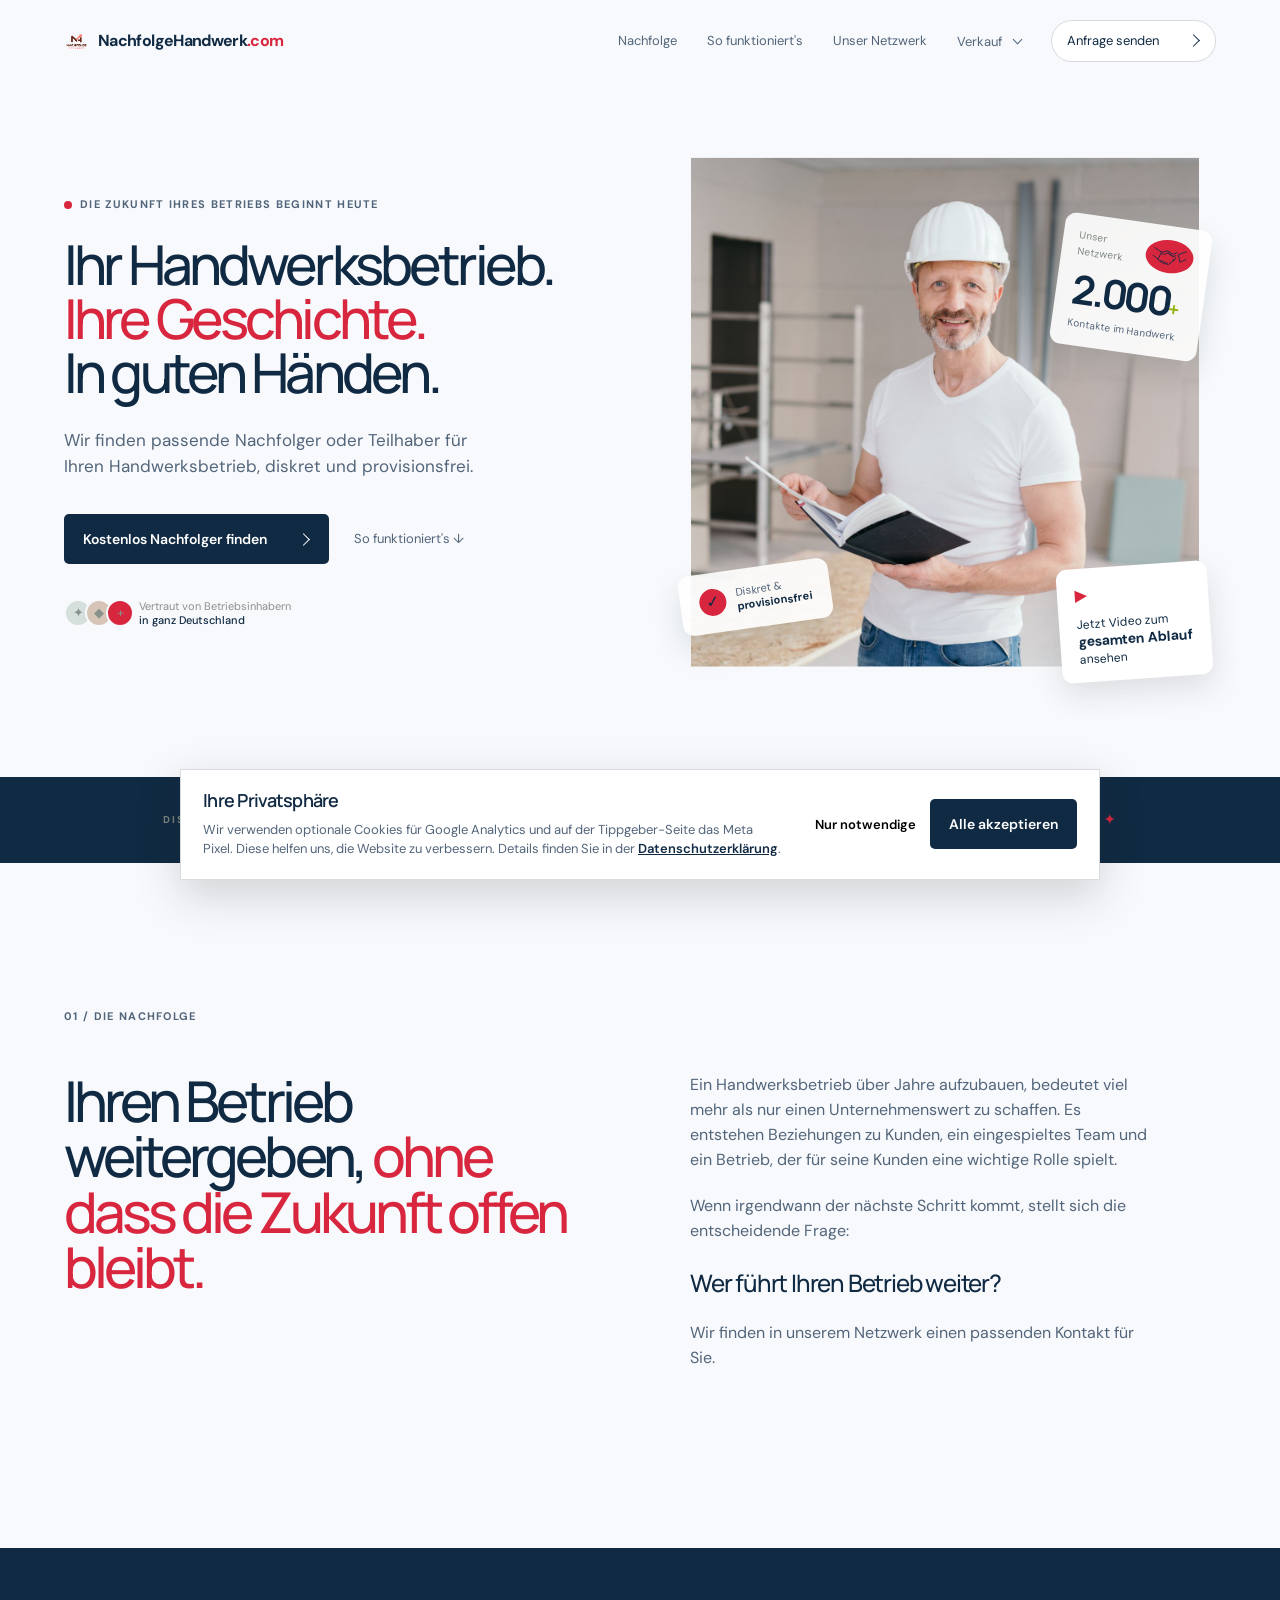
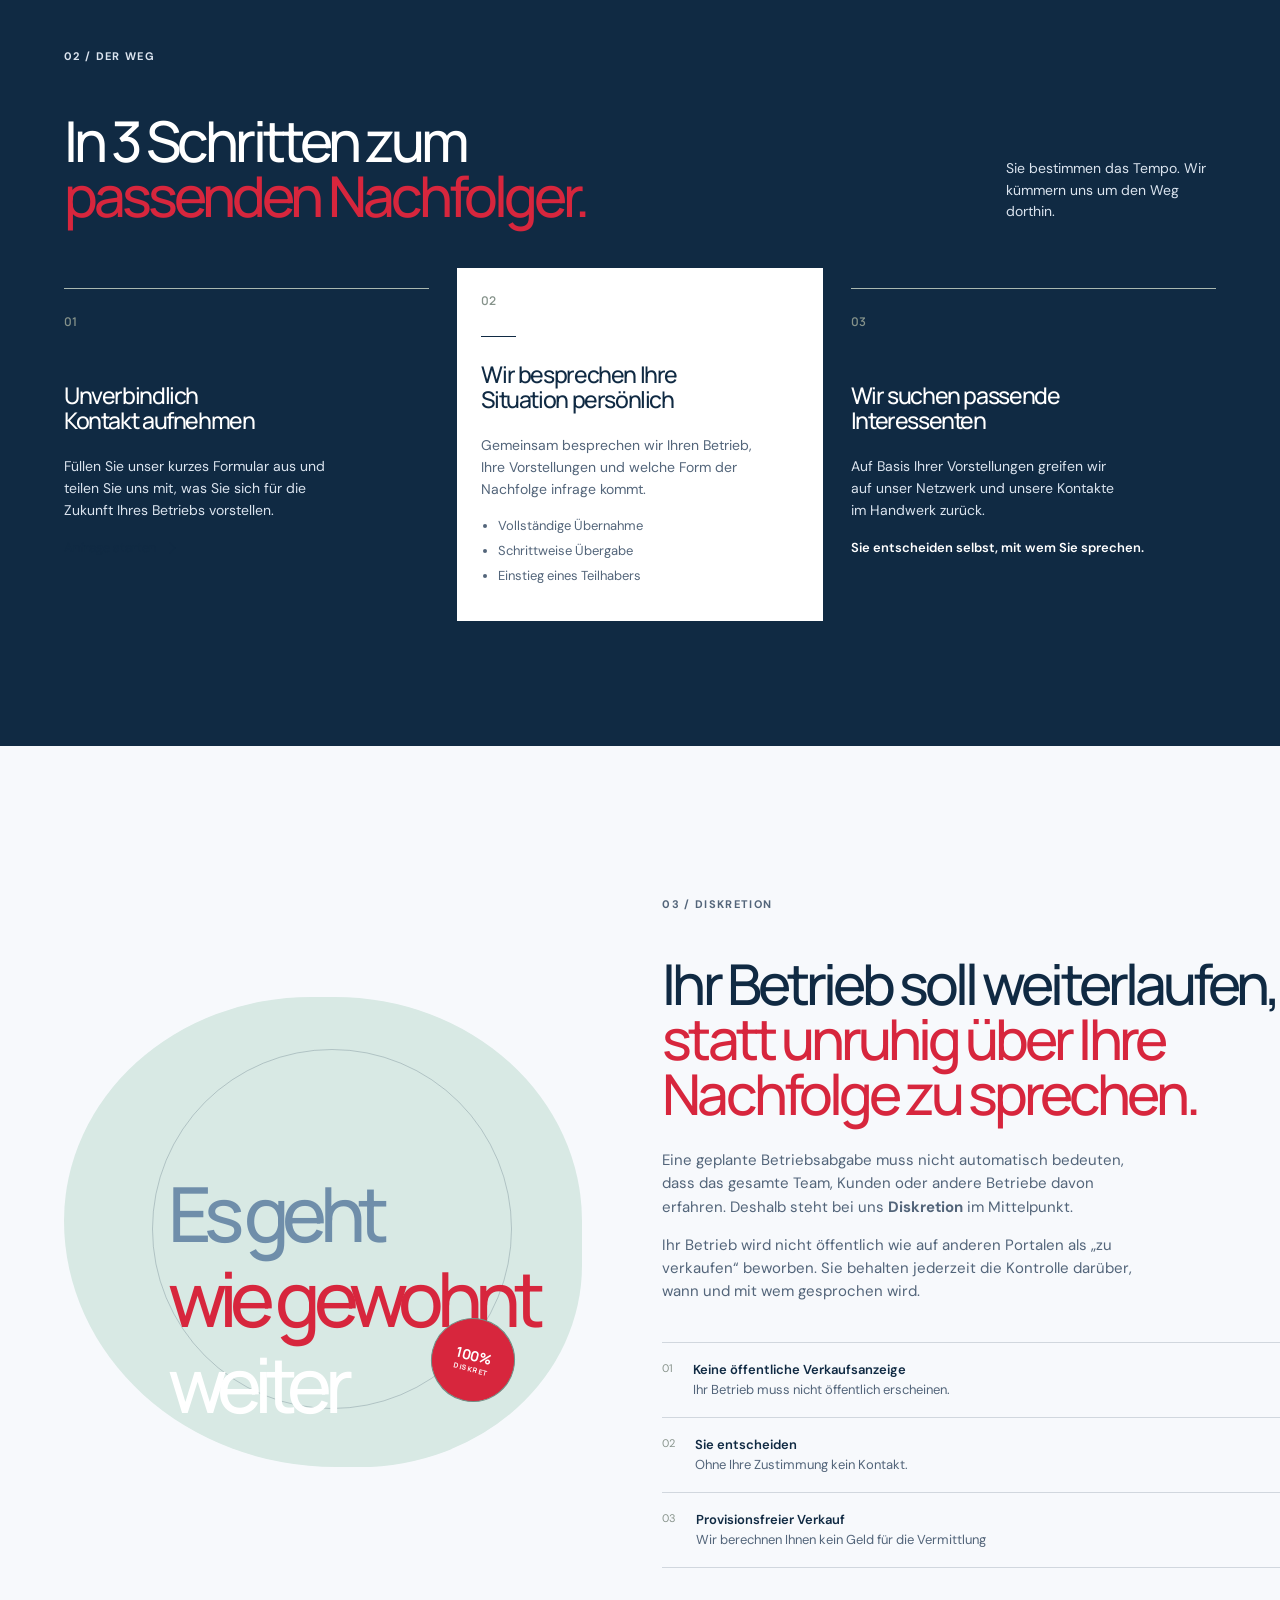
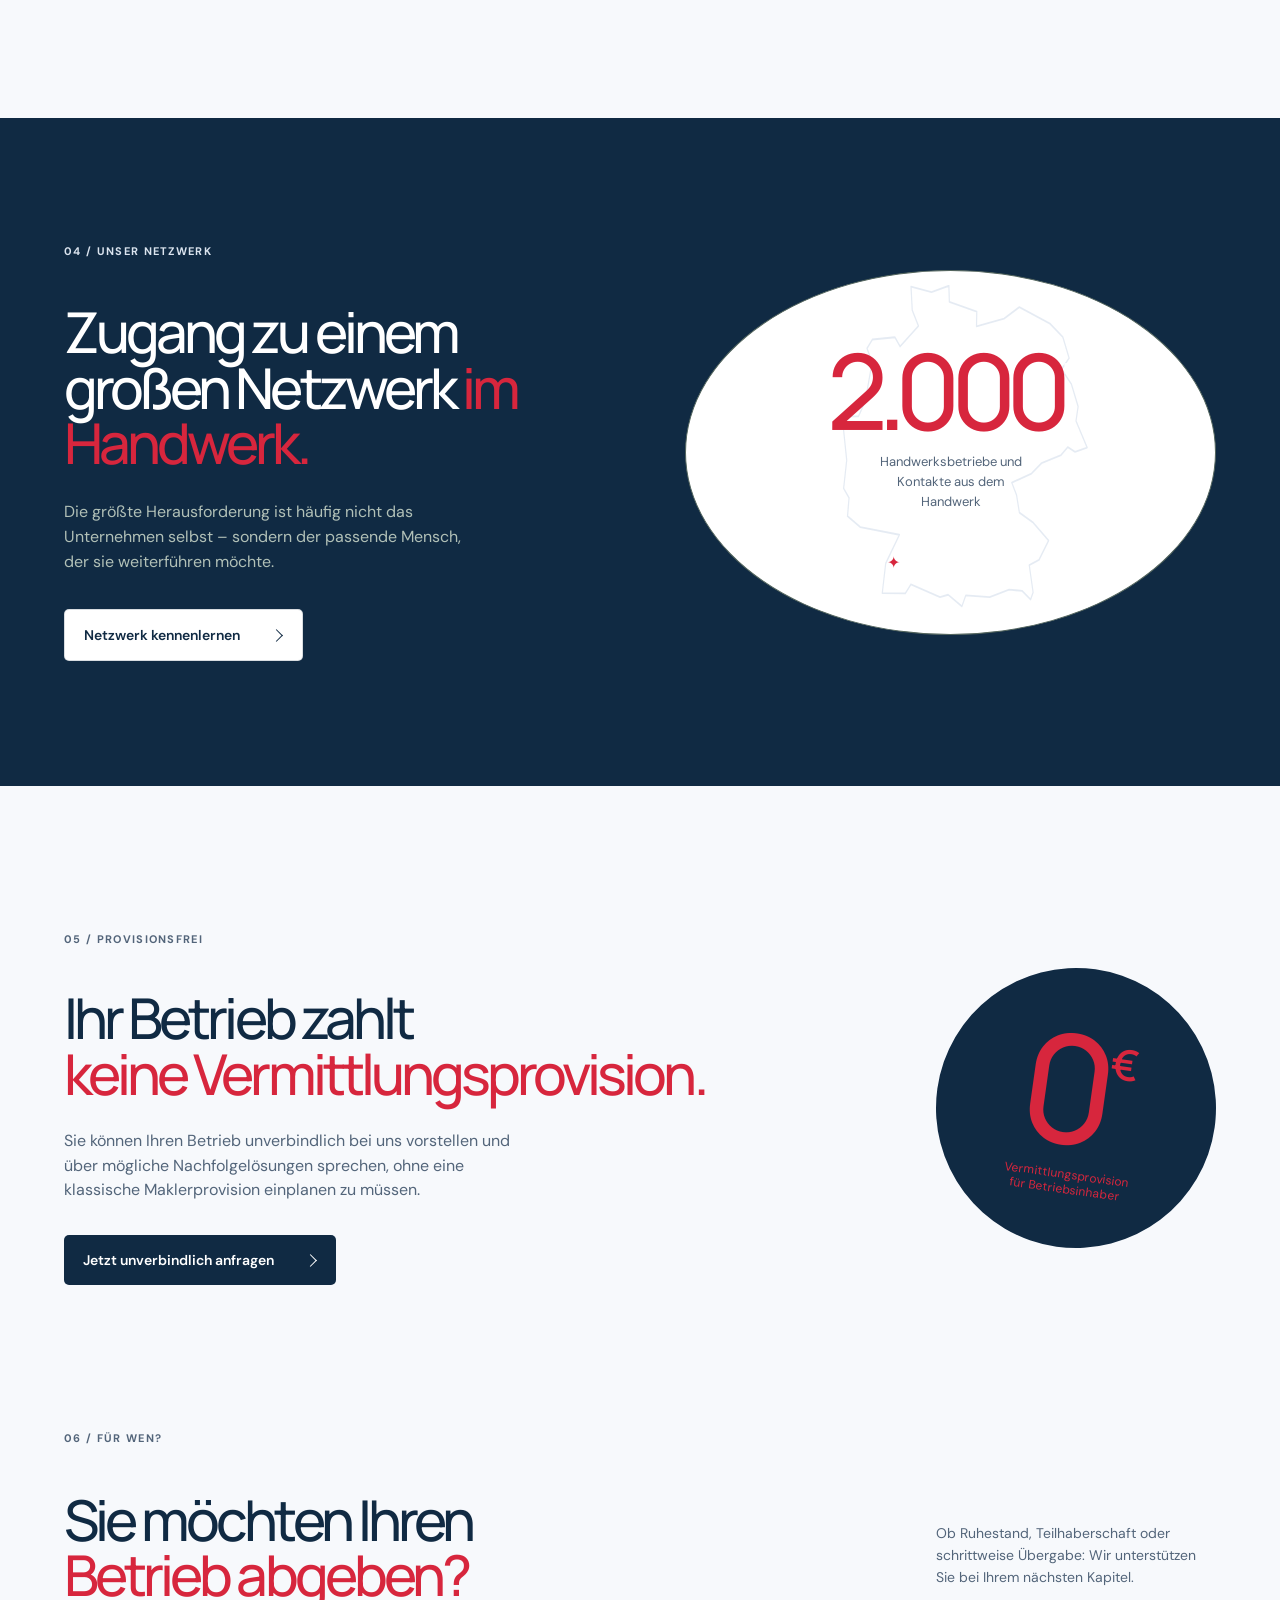
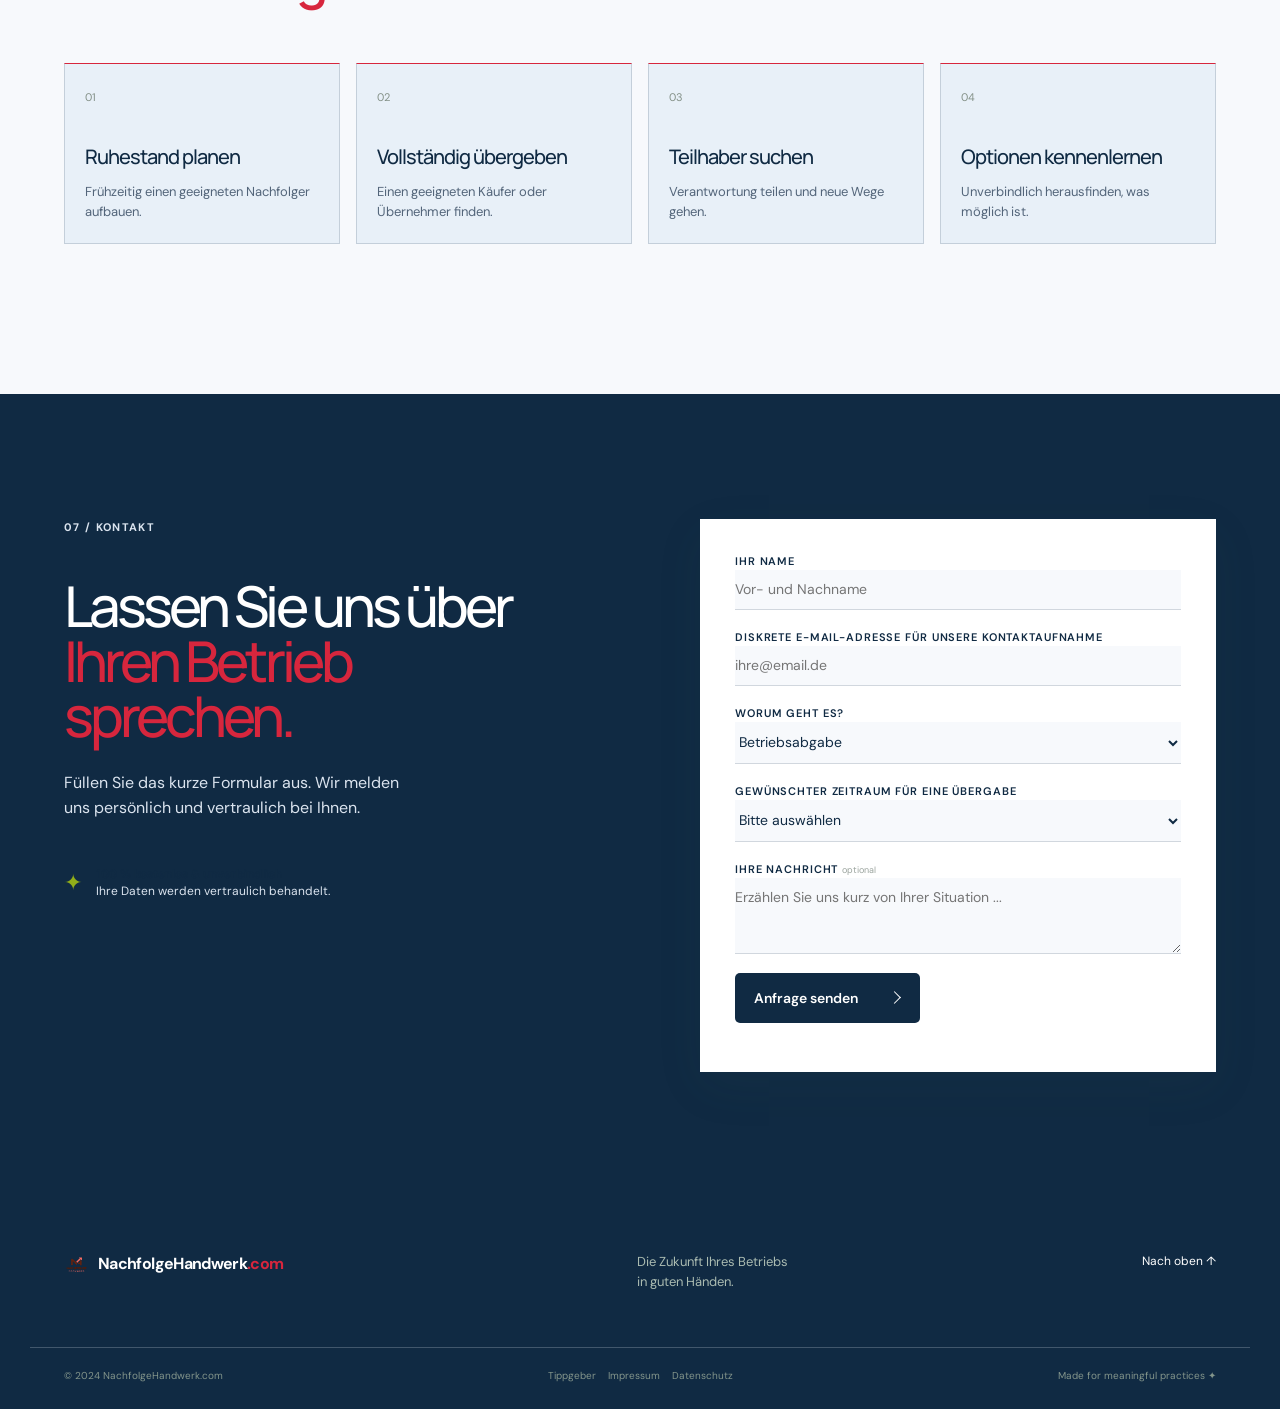
==== commit 492328b0: "Use new NachfolgeHandwerk logo" ====
--- a/index.html
+++ b/index.html
@@ -3,8 +3,8 @@
   <head>
     <meta charset="UTF-8" />
     <meta name="viewport" content="width=device-width, initial-scale=1.0" />
-    <link rel="icon" type="image/svg+xml" href="assets/logo-nachfolgehandwerk.svg" />
-    <link rel="apple-touch-icon" sizes="88x88" href="assets/logo-nachfolgehandwerk.svg" />
+    <link rel="icon" type="image/png" href="assets/logo nachfolgehandwerk.com.png" />
+    <link rel="apple-touch-icon" sizes="600x600" href="assets/logo nachfolgehandwerk.com.png" />
     <title>Handwerksbetrieb abgeben &amp; Nachfolger finden | NachfolgeHandwerk.com</title>
     <meta name="description" content="Handwerksbetrieb verkaufen oder Nachfolger finden: Diskret und provisionsfrei mit unserem Netzwerk aus über 2.000 Handwerksbetriebe in Deutschland." />
     <link rel="canonical" href="https://nachfolgehandwerk.com/" />
@@ -12,11 +12,11 @@
     <meta property="og:url" content="https://nachfolgehandwerk.com/" />
     <meta property="og:title" content="Handwerksbetrieb abgeben &amp; Nachfolger finden | NachfolgeHandwerk.com" />
     <meta property="og:description" content="Handwerksbetrieb verkaufen oder Nachfolger finden: Diskret und provisionsfrei mit unserem Netzwerk aus über 2.000 Handwerksbetriebe in Deutschland." />
-    <meta property="og:image" content="https://nachfolgehandwerk.com/assets/logo-nachfolgehandwerk.svg" />
+    <meta property="og:image" content="https://nachfolgehandwerk.com/assets/logo%20nachfolgehandwerk.com.png" />
     <meta name="twitter:card" content="summary" />
     <meta name="twitter:title" content="Handwerksbetrieb abgeben &amp; Nachfolger finden | NachfolgeHandwerk.com" />
     <meta name="twitter:description" content="Handwerksbetrieb verkaufen oder Nachfolger finden: Diskret und provisionsfrei mit unserem Netzwerk aus über 2.000 Handwerksbetriebe in Deutschland." />
-    <meta name="twitter:image" content="https://nachfolgehandwerk.com/assets/logo-nachfolgehandwerk.svg" />
+    <meta name="twitter:image" content="https://nachfolgehandwerk.com/assets/logo%20nachfolgehandwerk.com.png" />
     <meta name="theme-color" content="#102a43" />
     <script type="application/ld+json">
       {
@@ -24,7 +24,7 @@
         "@type": "Organization",
         "name": "NachfolgeHandwerk.com",
         "url": "https://nachfolgehandwerk.com/",
-        "logo": "https://nachfolgehandwerk.com/assets/logo-nachfolgehandwerk.svg"
+        "logo": "https://nachfolgehandwerk.com/assets/logo%20nachfolgehandwerk.com.png"
       }
     </script>
     <link rel="preconnect" href="https://fonts.googleapis.com" />
@@ -34,7 +34,7 @@
   </head>
   <body class="home-page">
     <header class="site-header">
-      <a class="logo" href="#top" aria-label="NachfolgeHandwerk.com Startseite"><span class="logo-mark">✦</span><span>NachfolgeHandwerk<span class="logo-dot">.com</span></span></a>
+      <a class="logo" href="#top" aria-label="NachfolgeHandwerk.com Startseite"><img class="logo-image" src="assets/logo nachfolgehandwerk.com.png" alt="" /><span>NachfolgeHandwerk<span class="logo-dot">.com</span></span></a>
       <button class="menu-toggle" aria-label="Menü öffnen" aria-expanded="false"><span></span><span></span></button>
       <nav class="main-nav">
         <a href="#nachfolge">Nachfolge</a><a href="#ablauf">So funktioniert's</a><a href="#netzwerk">Unser Netzwerk</a>
@@ -88,7 +88,7 @@
 
       <section class="contact-section" id="kontakt"><div class="section-shell contact-grid"><div><div class="section-kicker">07 / Kontakt</div><h2>Lassen Sie uns über<br /><em>Ihren Betrieb sprechen.</em></h2><p>Füllen Sie das kurze Formular aus. Wir melden uns persönlich und vertraulich bei Ihnen.</p><div class="contact-note"><span>✦</span><p><strong>100 % kostenlos &amp; unverbindlich</strong><br />Ihre Daten werden vertraulich behandelt.</p></div></div><form id="request-form"><label>Ihr Name<input required type="text" name="name" placeholder="Vor- und Nachname" /></label><label>Diskrete E-Mail-Adresse für unsere Kontaktaufnahme<input required type="email" name="email" placeholder="ihre@email.de" /></label><label>Worum geht es?<select name="topic"><option>Betriebsabgabe</option><option>Nachfolger suchen</option><option>Teilhaber finden</option><option>Erstberatung</option></select></label><label>Gewünschter Zeitraum für eine Übergabe<select name="handover-period"><option value="">Bitte auswählen</option><option>Innerhalb der nächsten 12 Monate</option><option>In 1 bis 3 Jahren</option><option>In mehr als 3 Jahren</option><option>Noch offen</option></select></label><label>Ihre Nachricht <span class="optional">optional</span><textarea name="message" rows="3" placeholder="Erzählen Sie uns kurz von Ihrer Situation ..."></textarea></label><button class="button button-dark" type="submit">Anfrage senden <span class="button-arrow" aria-hidden="true"></span></button><p class="form-status" aria-live="polite"></p></form></div></section>
     </main>
-    <footer class="site-footer"><div class="section-shell footer-top"><a class="logo" href="#top"><span class="logo-mark">✦</span><span>NachfolgeHandwerk<span class="logo-dot">.com</span></span></a><p>Die Zukunft Ihres Betriebs<br />in guten Händen.</p><a class="back-top" href="#top">Nach oben ↑</a></div><div class="section-shell footer-bottom"><span>© 2024 NachfolgeHandwerk.com</span><span><a href="/tippgeber">Tippgeber</a> &nbsp;&nbsp; <a href="impressum.html">Impressum</a> &nbsp;&nbsp; <a href="datenschutz.html">Datenschutz</a></span><span>Made for meaningful practices ✦</span></div></footer>
+    <footer class="site-footer"><div class="section-shell footer-top"><a class="logo" href="#top"><img class="logo-image" src="assets/logo nachfolgehandwerk.com.png" alt="" /><span>NachfolgeHandwerk<span class="logo-dot">.com</span></span></a><p>Die Zukunft Ihres Betriebs<br />in guten Händen.</p><a class="back-top" href="#top">Nach oben ↑</a></div><div class="section-shell footer-bottom"><span>© 2024 NachfolgeHandwerk.com</span><span><a href="/tippgeber">Tippgeber</a> &nbsp;&nbsp; <a href="impressum.html">Impressum</a> &nbsp;&nbsp; <a href="datenschutz.html">Datenschutz</a></span><span>Made for meaningful practices ✦</span></div></footer>
     <script src="script.js"></script>
   </body>
 </html>
--- a/styles.css
+++ b/styles.css
@@ -395,3 +395,12 @@
   background:#104574;
   color:#fff;
 }
+
+.logo-image{
+  width:25px;
+  height:25px;
+  flex:0 0 25px;
+  display:block;
+  border-radius:50%;
+  object-fit:cover;
+}
